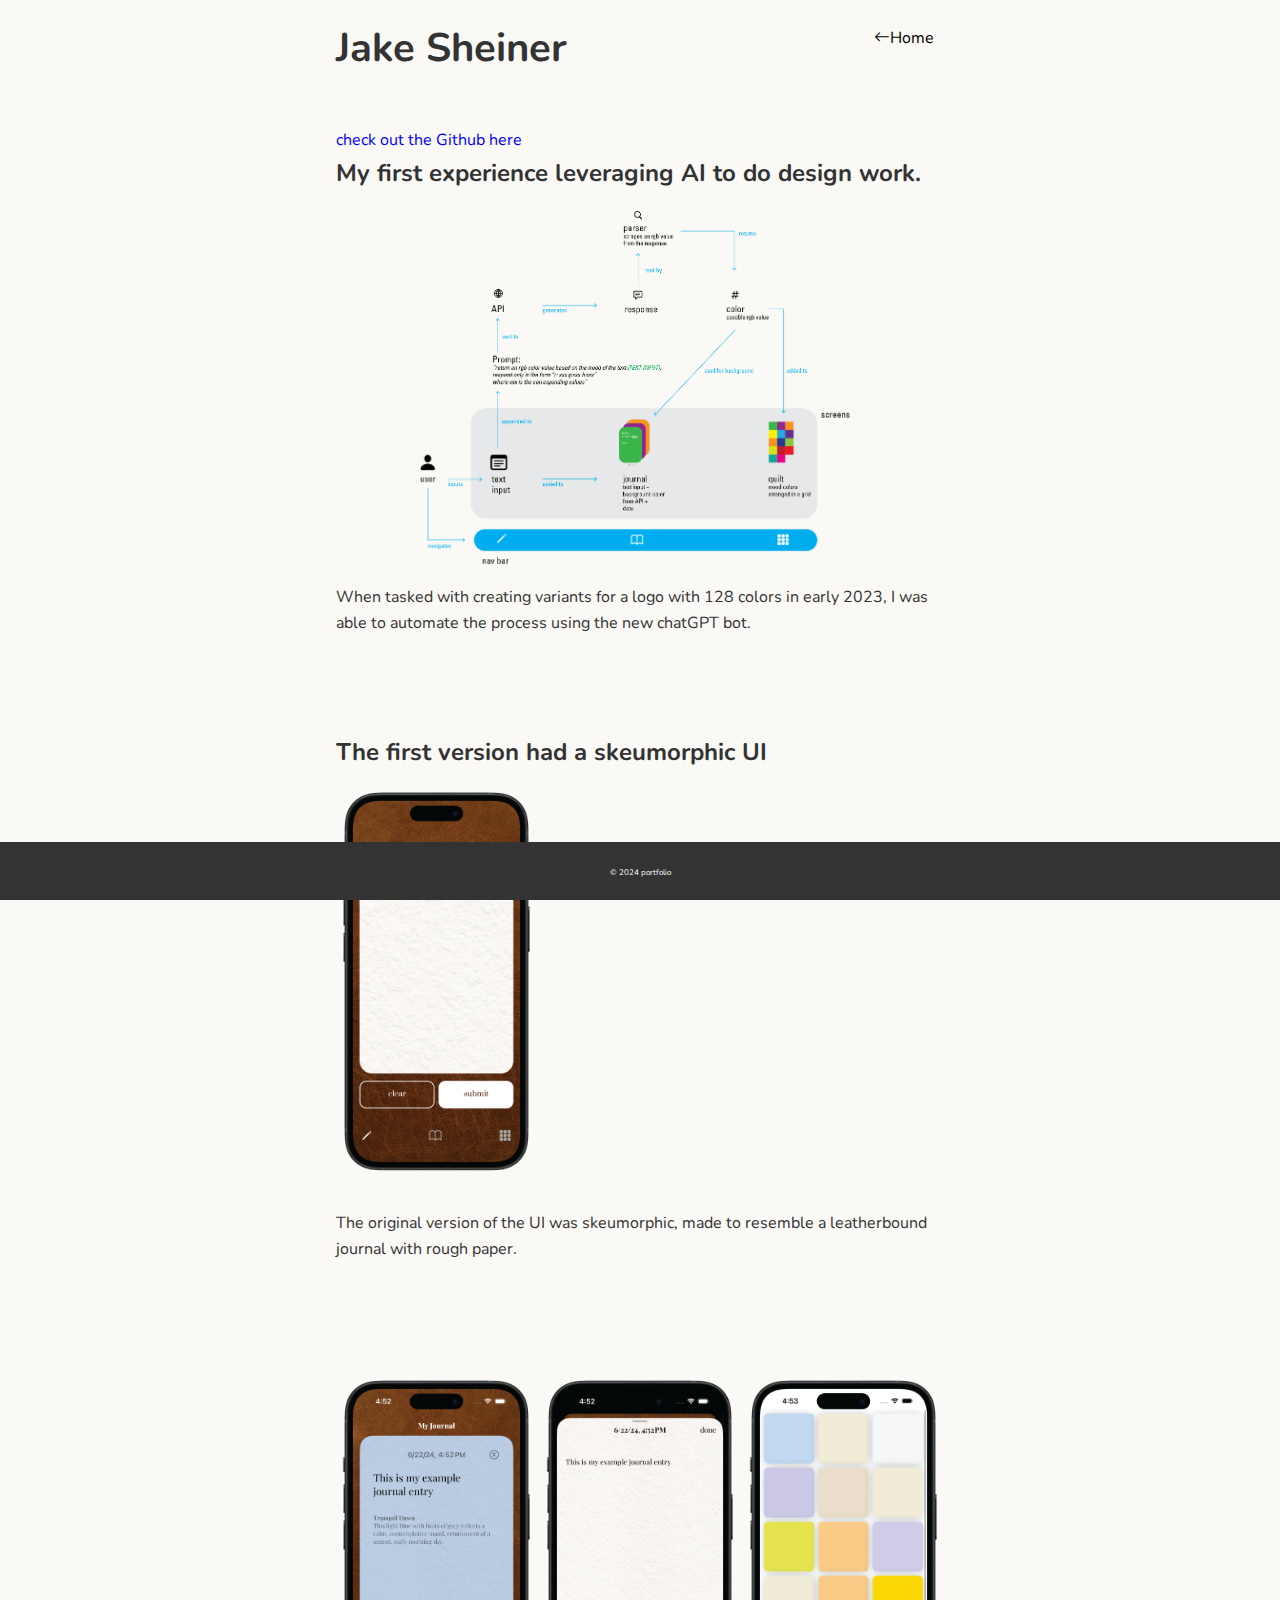
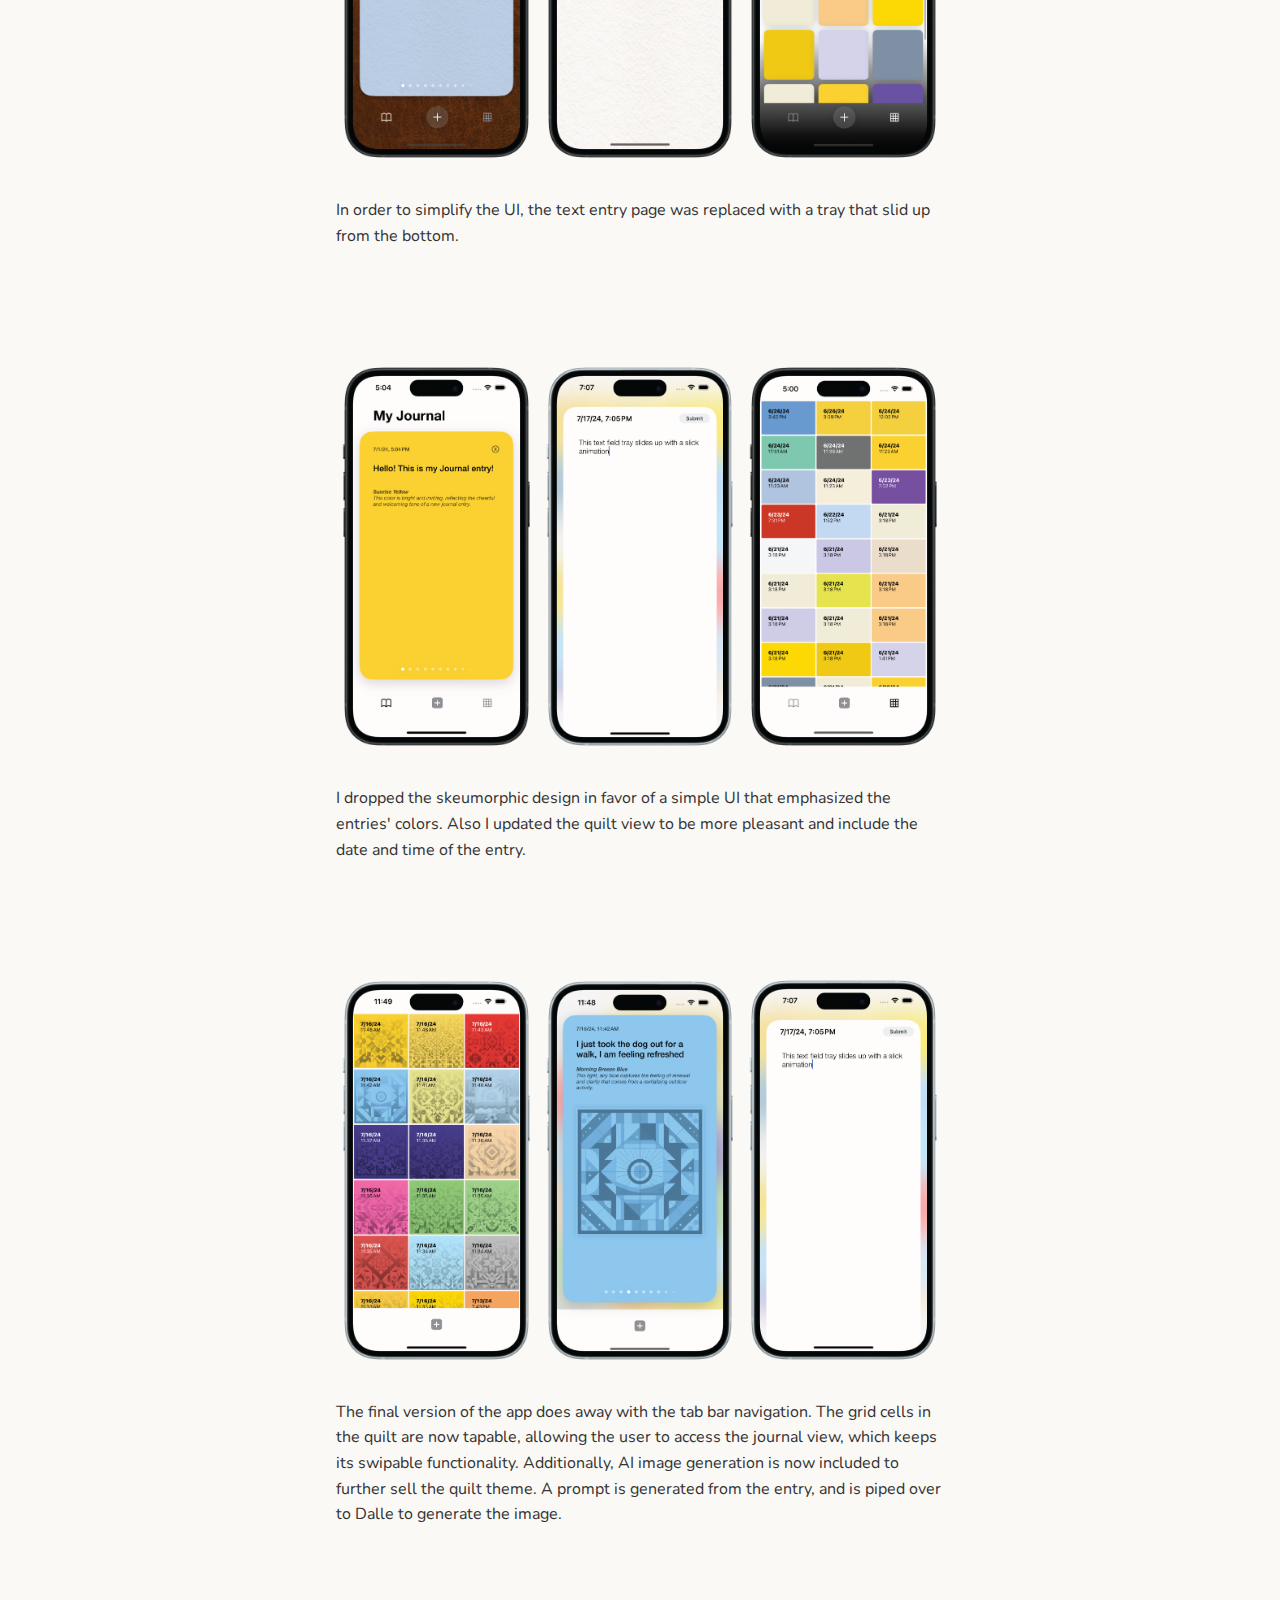
==== ai-logo.html @ 6f994578 "added artwork and detail pages" ====
<!DOCTYPE html>
<html lang="en">
<head>
    <link rel="stylesheet" href="https://cdn.jsdelivr.net/npm/bootstrap-icons@1.11.3/font/bootstrap-icons.min.css">
    <meta charset="UTF-8">
    <meta name="viewport" content="width=device-width, initial-scale=1.0">
    <title>Jake Sheiner</title>
    <link rel="preconnect" href="https://fonts.googleapis.com">
<link rel="preconnect" href="https://fonts.gstatic.com" crossorigin>
<link href="https://fonts.googleapis.com/css2?family=Nunito:ital,wght@0,200..1000;1,200..1000&display=swap" rel="stylesheet">

    <link rel="stylesheet" href="styles.css">
   
</head>
<body>
    <header>
        <div class="header-container">
            <h1>Jake Sheiner</h1>
            <nav>
                <ul>
                    <a href="index.html" class="bi bi-arrow-left">Home</a>
                   
                </ul>
            </nav>
        </div>
    </header>
   
    <main>
        
        <section>
            <a href="https://github.com/jakesheiner/myQuilt">check out the Github here</a>
            <h2>My first experience leveraging AI to do design work.</h2>
            <img src="images/Journal-App-Map.png" alt="myQuilt's initial diagram">
            <p>
                When tasked with creating variants for a logo with 128 colors in early 2023, I was able to automate the process using the new chatGPT bot.
            </p>
    </section>
    <section>
        <h2>The first version had a skeumorphic UI</h2>
        <div class="ui-pictures">
            <img src="images/first_entry.png" alt="the quilt view">
           
        </div>
        <p>
            The original version of the UI was skeumorphic, made to resemble a leatherbound journal with rough paper.
        </p>
    </section>

    <section>
    <div class="ui-pictures">
        
        <img src="images/paper_journal.png" alt="the quilt view">
        <img src="images/paper_entry.png" alt="the quilt view">
        <img src="images/original_grid.png" alt="the quilt view">
        
    </div>
    <p>
       In order to simplify the UI, the text entry page was replaced with a tray that slid up from the bottom.
    </p>
</section>
<section>
    <div class="ui-pictures">
        
            <img src="images/journal_tabs.png" alt="the quilt view">
            <img src="images/text_entry.png" alt="the quilt view">
            <img src="images/rectangle_grid.png" alt="the quilt view">
            
        </div>
        <p>
            I dropped the skeumorphic design in favor of a simple UI that emphasized the entries' colors. Also I updated the quilt view to be more pleasant and include the date and time of the entry.
          </p>
       
        
       
        
    </div>
    
    </section>
    <section>
    <div class="ui-pictures">
        <img src="images/quilt_view.png" alt="the quilt view">
        <img src="images/journal_view.png" alt="the quilt view">
        <img src="images/text_entry.png" alt="the quilt view">
        
    </div>
    <p>
The final version of the app does away with the tab bar navigation. The grid cells in the quilt are now tapable, allowing the user to access the journal view, which keeps its swipable functionality. Additionally, AI image generation is now included to further sell the quilt theme. A prompt is generated from the entry, and is piped over to Dalle to generate the image.    
</p>
</section>
</section>
    </main>

    <footer>
        <l>&copy; 2024 portfolio</l>
    </footer>
</body>
</html>
---- styles.css ----
/* Basic Reset */
* {
    margin: 0;
    padding: 0;
    box-sizing: border-box;
}

/* Body Styles */
body {
    background-color: #FAF9F6;
    font-family: 'Nunito', Arial, sans-serif;
    line-height: 1.6;
    margin: 0;
    padding: 0;
   
}

.header-container {
    display: flex;
    justify-content: space-between;
    align-items: left;
   width: 100%;
   
   
    
}
.ui-pictures{
    padding-top: 10pt;
    display: flex;
    justify-content: space-between;
    margin-bottom: 2rem;
    
}

.case_study_content{
    padding-top: 10pt;
    display: flex;
    justify-content: space-between;
    margin-bottom: 2rem;
    
}

.image_caption{
    max-width:33%;
    object-fit:contain;
    padding: 1rem;
}

.image_caption p{
    padding: auto;
}

.drumwave{
    margin: auto;
    width:80%;
    margin-left:0;
}
.ui-pictures img{
    max-width:33%;
    object-fit:contain;
}
/* Header Styles */
header {
    width:50%;
    
    color: #333;
    padding: 1rem;
    display: flex;
    
   justify-content: space-between;
    text-align: left;
    margin-left: auto;
    margin-right: auto;

}
p{
    font-size:1rem;
    margin-bottom: 2rem;
}
l{
    font-size:0.5rem;
}

#hero p {
   font-size:1.5rem;
   line-height: 2rem;

}
nav ul {
    list-style: none;
    padding: 0;
}

nav ul li {
    display: inline;
    margin: 0 0.5rem;
}

nav ul li a {
    color: #333;
    text-decoration: none;
}

/* Main Content Styles */
main {
   padding: 1rem 0;
   
    
}

section {
    padding:1rem;
    color:#333;
    margin-bottom: 2rem;
    margin-left: auto;
    margin-right: auto;
    
}
h1{
    font-size:2.5rem;
   
}
main h1{
    color:#333;
    padding:1rem;
}
main{
    margin-left: auto;
    margin-right: auto;
    width: 50%;
}
#hero {

   color:#333;
    
    align-items: flex-start;
    justify-content: space-between;
    gap: 1rem;
    border-bottom: 0.5px solid #bbb;
    padding-bottom: 0;
}

#case-link{
    border-radius: 20px;
    
}
a{
    text-decoration: none;
    color: none;
}
#case-link:hover{
    background-color: rgb(238, 236, 236);
}
/* Footer Styles */
footer {
    background: #333;
    color: #fff;
    text-align: center;
    padding: 1rem 0;
    position: fixed;
    bottom: 0;
    width: 100%;
}

img {

    max-width: 100%; /* Ensures the image is responsive */
    height: auto; /* Maintains the aspect ratio */
    display: block;
   
}


@media only screen and (max-width: 800px) {
    main{
        width: 80%;
    }

    header{
        width: 80%;
    }
    
}

@media only screen and (min-width: 800px) {
    #hero{
        display: flex;
    }
    
}

.bi  {
    display: inline-block;
    padding: 10px;
    
    border: none;
    border-radius: 24px;
    cursor: pointer;
    text-decoration: none;
    color: black;
    font-size: 16px;
}

.about img{
    border-radius: 50%;
    height: 20rem;
    margin-left: auto;
    margin-right: auto;
    margin-bottom: 2rem;
}
.bi:hover {
    background-color: #e0e0e0;
}
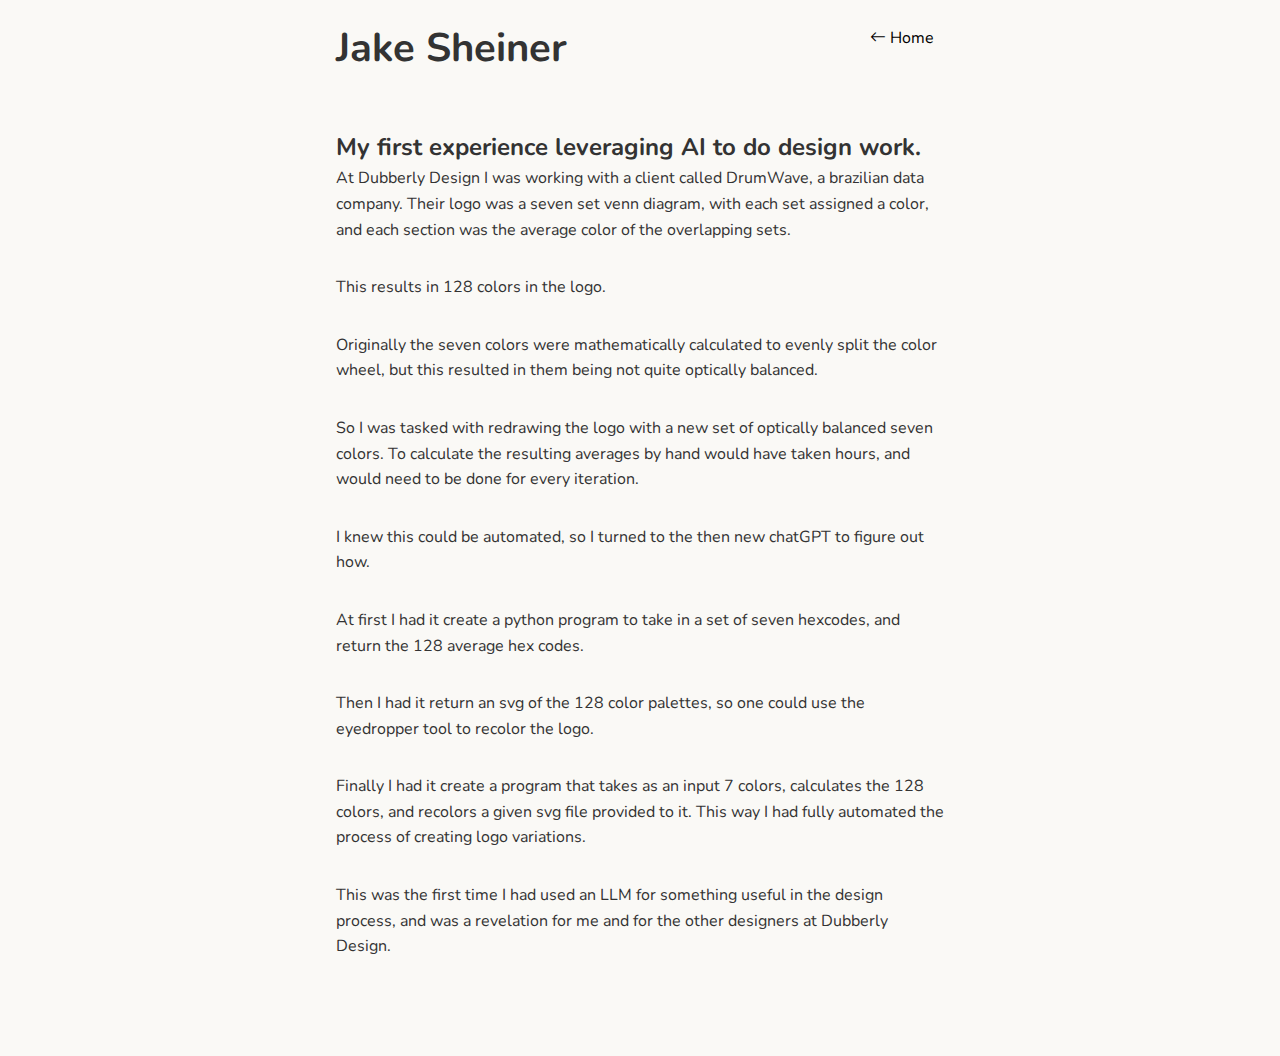
==== commit f2f40d54: "added about, detail sections and animations" ====
--- a/ai-logo.html
+++ b/ai-logo.html
@@ -18,7 +18,7 @@
             <h1>Jake Sheiner</h1>
             <nav>
                 <ul>
-                    <a href="index.html" class="bi bi-arrow-left">Home</a>
+                    <a href="index.html" class="bi bi-arrow-left"> Home</a>
                    
                 </ul>
             </nav>
@@ -28,70 +28,45 @@
     <main>
         
         <section>
-            <a href="https://github.com/jakesheiner/myQuilt">check out the Github here</a>
+            
             <h2>My first experience leveraging AI to do design work.</h2>
-            <img src="images/Journal-App-Map.png" alt="myQuilt's initial diagram">
+            
             <p>
-                When tasked with creating variants for a logo with 128 colors in early 2023, I was able to automate the process using the new chatGPT bot.
+                At Dubberly Design I was working with a client called DrumWave, a brazilian data company. Their logo was a seven set venn diagram, with each set assigned a color, and each section was the average color of the overlapping sets. 
+            </p>
+            <p>
+                This results in 128 colors in the logo.
+
+            </p>
+            <p>
+                Originally the seven colors were mathematically calculated to evenly split the color wheel, but this resulted in them being not quite optically balanced.
+            </p>
+
+            <p>
+                So I was tasked with redrawing the logo with a  new set of optically balanced seven colors. To calculate the resulting averages by hand would have taken hours, and would need to be done for every iteration.
+            </p>
+            <p>
+                I knew this could be automated, so I turned to the then new chatGPT to figure out how. 
+            </p>
+            <p>
+                At first I had it create a python program to take in a set of seven hexcodes, and return the 128 average hex codes.
+
+            </p>
+            <p>
+                Then I had it return an svg of the 128 color palettes, so one could use the eyedropper tool to recolor the logo.
+            </p>
+            <p>
+                Finally I had it create a program that takes as an input 7 colors, calculates the 128 colors, and recolors a given svg file provided to it. This way I had fully automated the process of creating logo variations.
+
+            </p>
+            <p>
+                This was the first time I had used an LLM for something useful in the design process, and was a revelation for me and for the other designers at Dubberly Design.
+
             </p>
     </section>
-    <section>
-        <h2>The first version had a skeumorphic UI</h2>
-        <div class="ui-pictures">
-            <img src="images/first_entry.png" alt="the quilt view">
-           
-        </div>
-        <p>
-            The original version of the UI was skeumorphic, made to resemble a leatherbound journal with rough paper.
-        </p>
-    </section>
-
-    <section>
-    <div class="ui-pictures">
-        
-        <img src="images/paper_journal.png" alt="the quilt view">
-        <img src="images/paper_entry.png" alt="the quilt view">
-        <img src="images/original_grid.png" alt="the quilt view">
-        
-    </div>
-    <p>
-       In order to simplify the UI, the text entry page was replaced with a tray that slid up from the bottom.
-    </p>
-</section>
-<section>
-    <div class="ui-pictures">
-        
-            <img src="images/journal_tabs.png" alt="the quilt view">
-            <img src="images/text_entry.png" alt="the quilt view">
-            <img src="images/rectangle_grid.png" alt="the quilt view">
-            
-        </div>
-        <p>
-            I dropped the skeumorphic design in favor of a simple UI that emphasized the entries' colors. Also I updated the quilt view to be more pleasant and include the date and time of the entry.
-          </p>
-       
-        
-       
-        
-    </div>
-    
-    </section>
-    <section>
-    <div class="ui-pictures">
-        <img src="images/quilt_view.png" alt="the quilt view">
-        <img src="images/journal_view.png" alt="the quilt view">
-        <img src="images/text_entry.png" alt="the quilt view">
-        
-    </div>
-    <p>
-The final version of the app does away with the tab bar navigation. The grid cells in the quilt are now tapable, allowing the user to access the journal view, which keeps its swipable functionality. Additionally, AI image generation is now included to further sell the quilt theme. A prompt is generated from the entry, and is piped over to Dalle to generate the image.    
-</p>
-</section>
-</section>
+   
     </main>
 
-    <footer>
-        <l>&copy; 2024 portfolio</l>
-    </footer>
+    
 </body>
 </html>
--- a/styles.css
+++ b/styles.css
@@ -53,9 +53,14 @@
 .drumwave{
     margin: auto;
     width:80%;
-    margin-left:0;
+   
 }
 .ui-pictures img{
+    max-width:33%;
+    object-fit:contain;
+}
+
+.ui-pictures video{
     max-width:33%;
     object-fit:contain;
 }
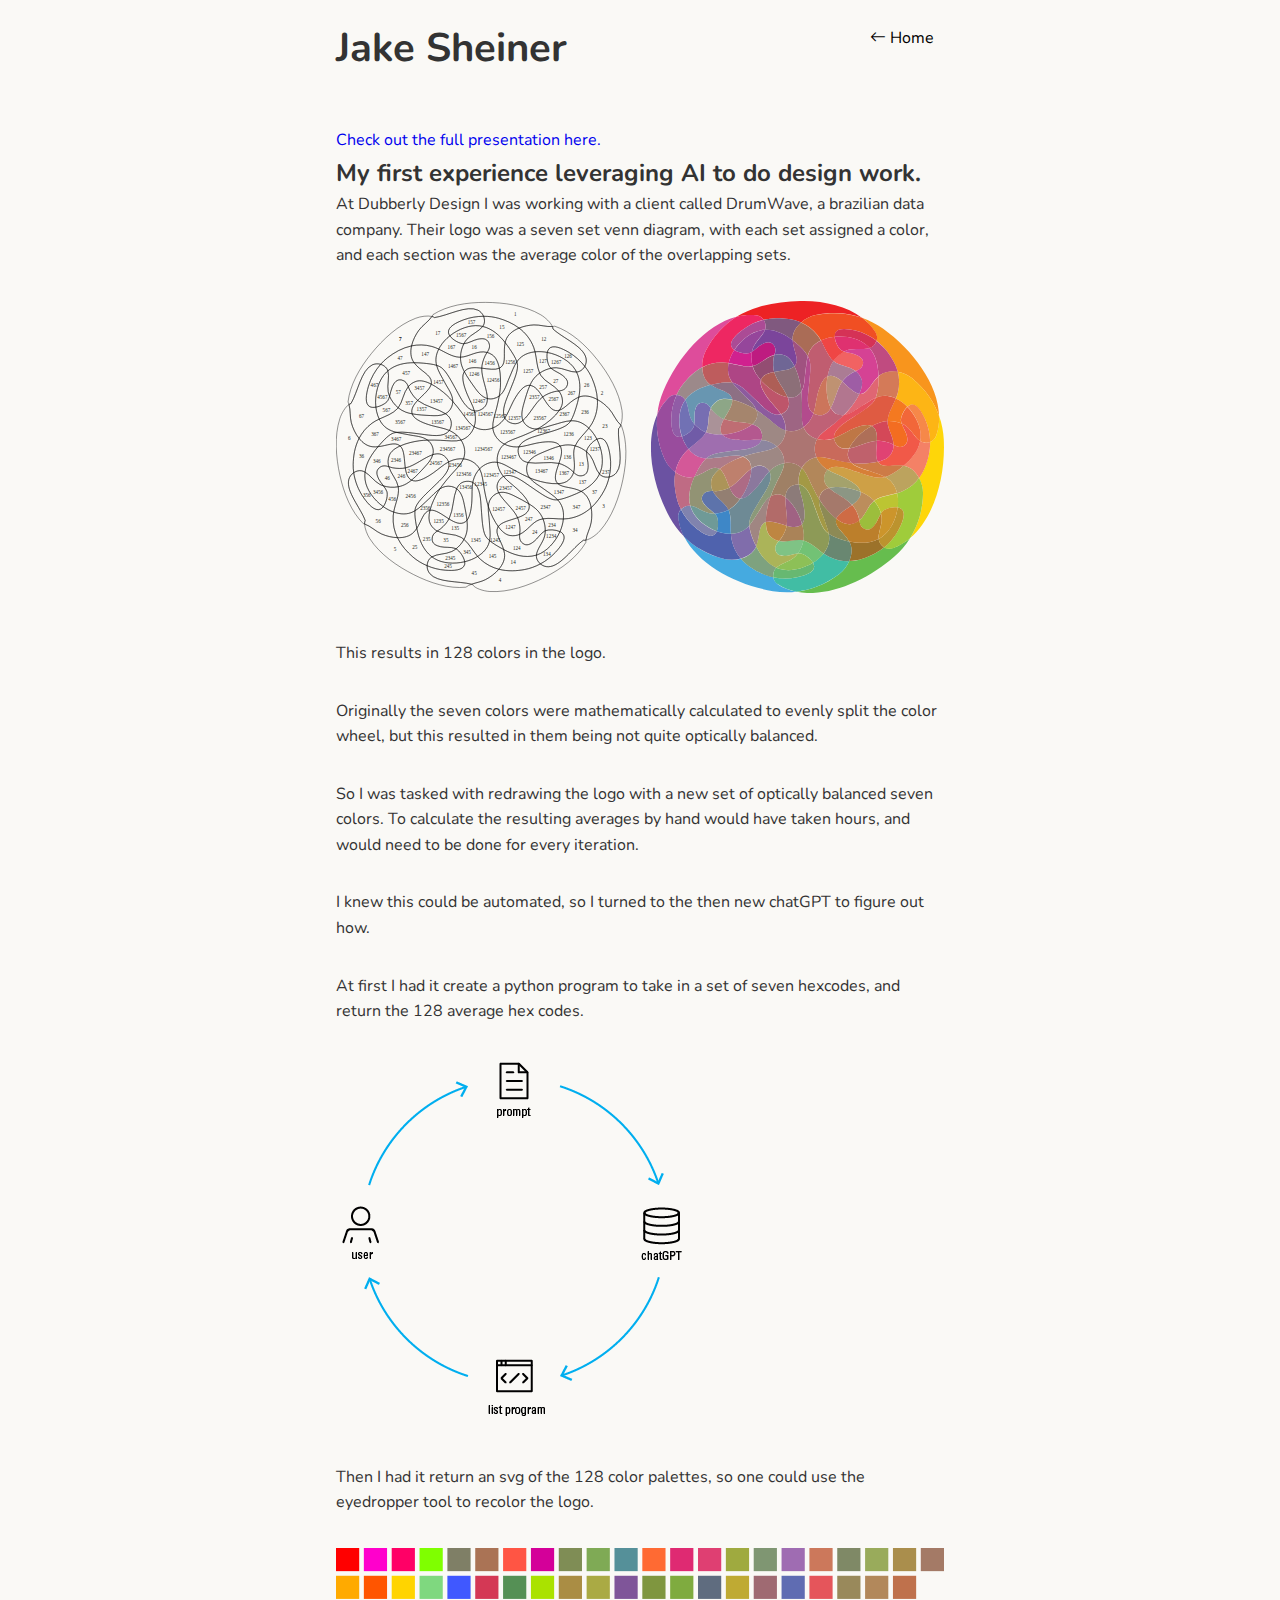
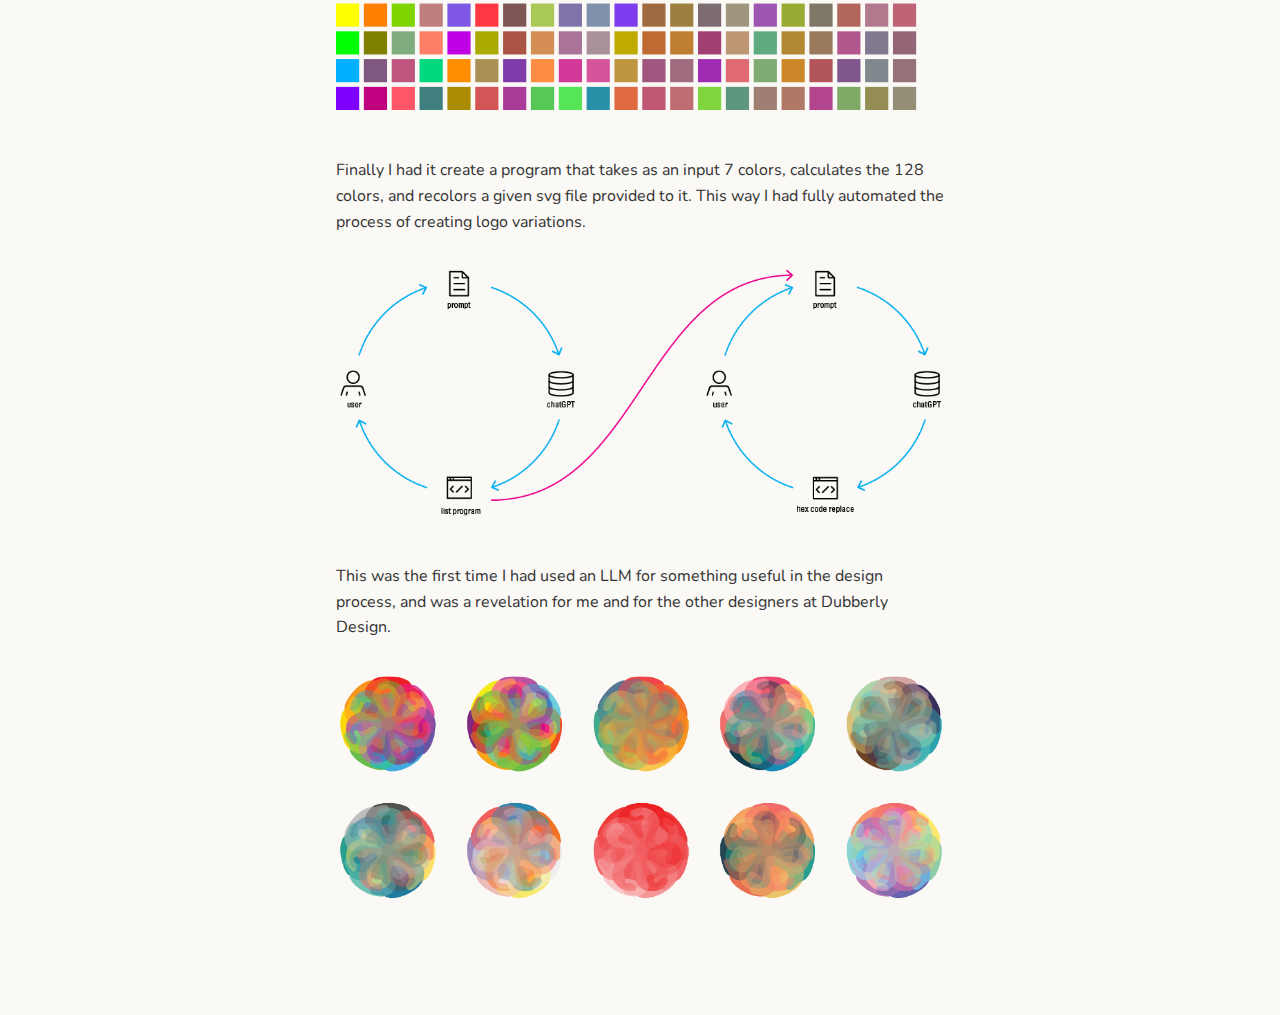
==== commit 1d79c78a: "updated detail page for drumwave logo" ====
--- a/ai-logo.html
+++ b/ai-logo.html
@@ -25,15 +25,16 @@
         </div>
     </header>
    
-    <main>
+    <main class="ai-logo">
         
         <section>
-            
+            <a href="https://staging.dubberly.com/jake/230822-Programming_with_ChatGPT/programming%20with%20chatGPT.pdf"> Check out the full presentation here.</a>
+
             <h2>My first experience leveraging AI to do design work.</h2>
-            
             <p>
                 At Dubberly Design I was working with a client called DrumWave, a brazilian data company. Their logo was a seven set venn diagram, with each set assigned a color, and each section was the average color of the overlapping sets. 
             </p>
+            <img src="images/drumwave_logo.svg">
             <p>
                 This results in 128 colors in the logo.
 
@@ -52,17 +53,22 @@
                 At first I had it create a python program to take in a set of seven hexcodes, and return the 128 average hex codes.
 
             </p>
+            <img src="images/thread1.png">
+
             <p>
                 Then I had it return an svg of the 128 color palettes, so one could use the eyedropper tool to recolor the logo.
             </p>
+            <img src="images/color_palette.svg">
             <p>
                 Finally I had it create a program that takes as an input 7 colors, calculates the 128 colors, and recolors a given svg file provided to it. This way I had fully automated the process of creating logo variations.
 
             </p>
+            <img src="images/automated.png">
             <p>
                 This was the first time I had used an LLM for something useful in the design process, and was a revelation for me and for the other designers at Dubberly Design.
 
             </p>
+            <img src="images/drumwave_logos2.png">
     </section>
    
     </main>
--- a/styles.css
+++ b/styles.css
@@ -175,6 +175,10 @@
    
 }
 
+.ai-logo img {
+    margin-bottom: 3rem;
+}
+
 
 @media only screen and (max-width: 800px) {
     main{
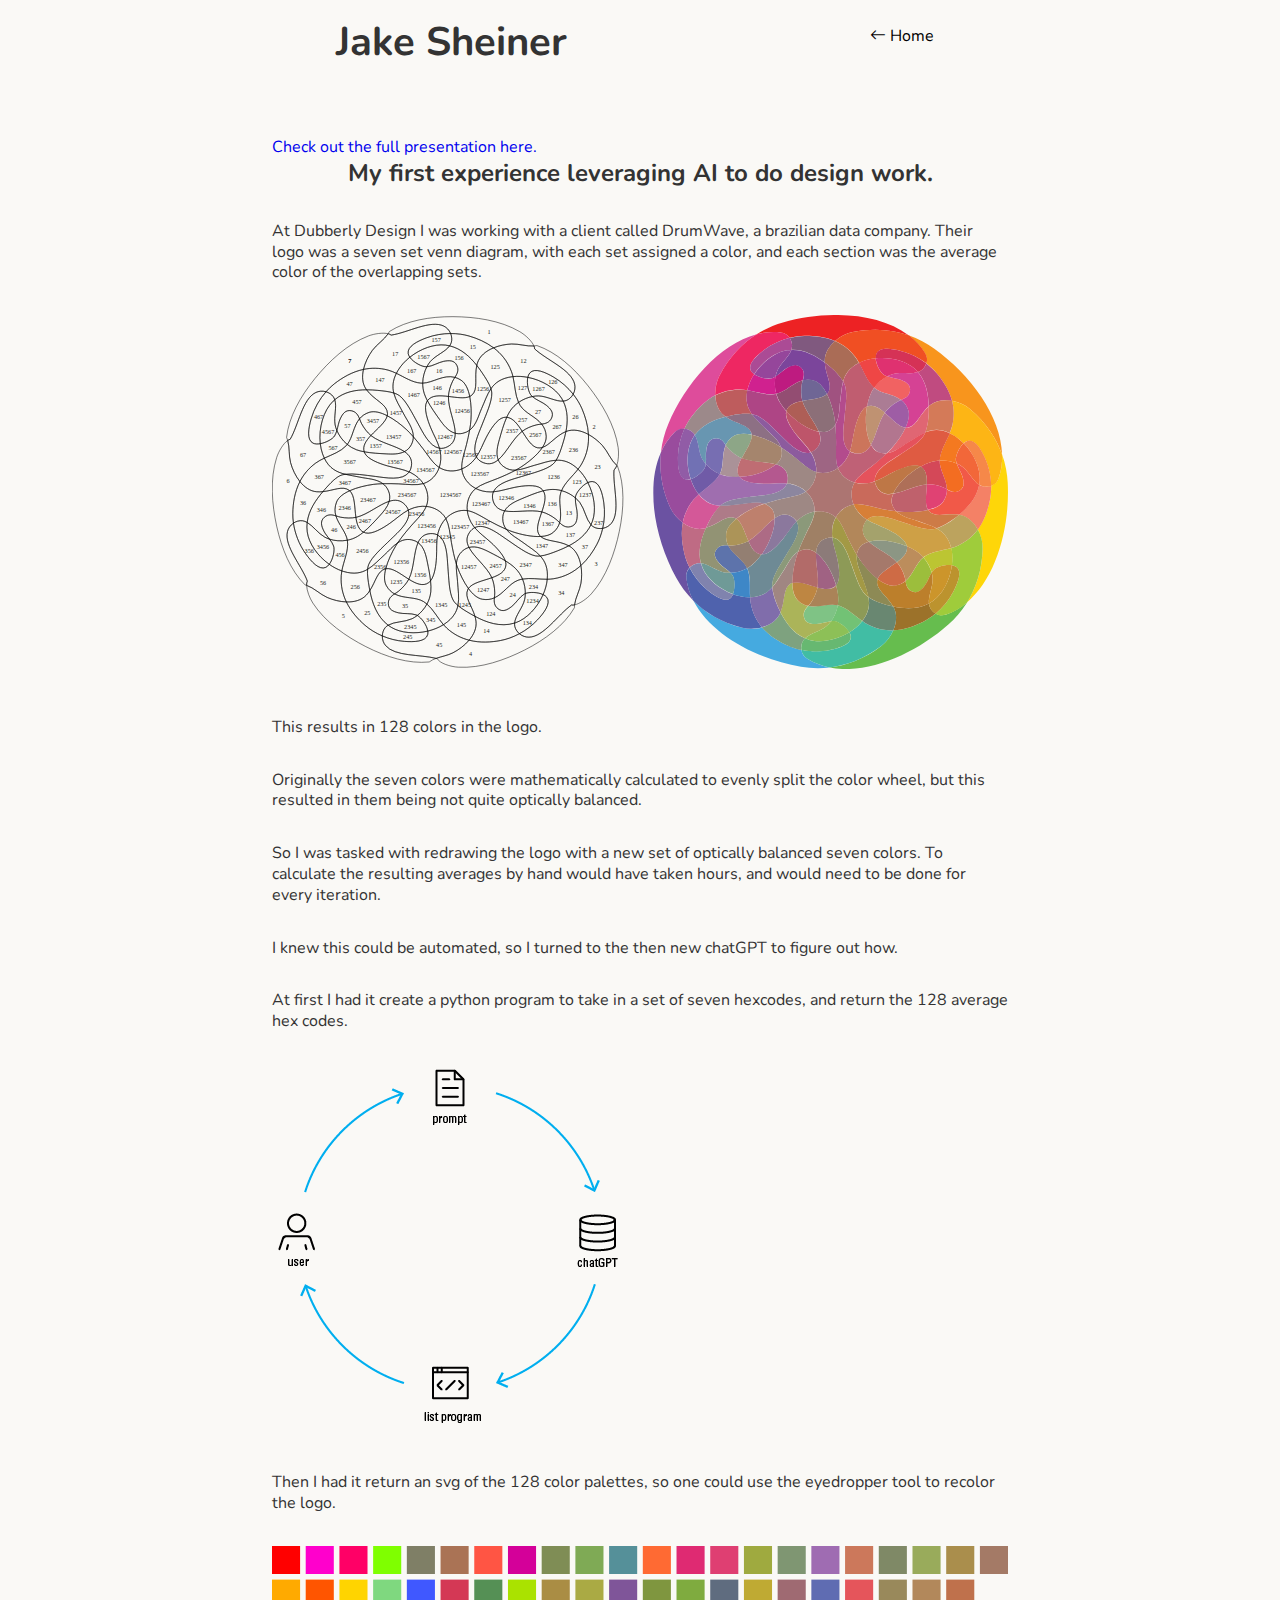
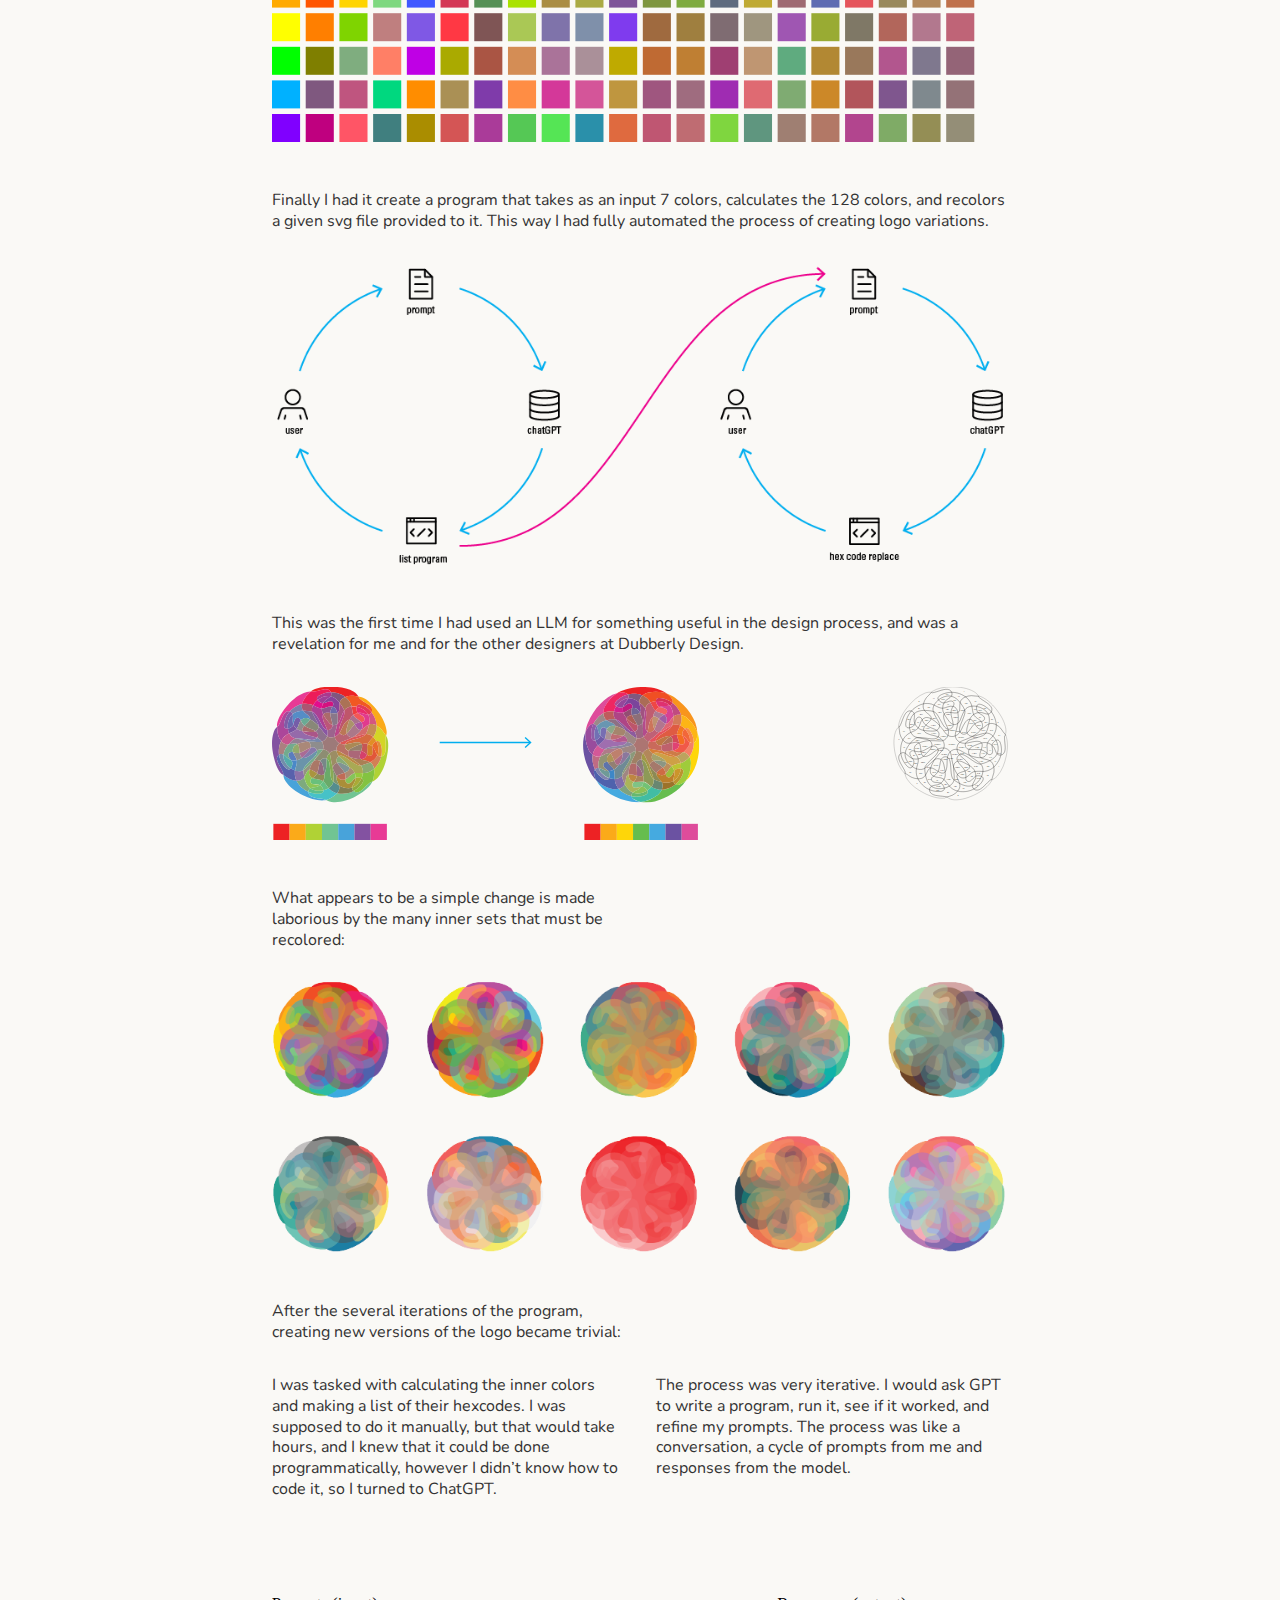
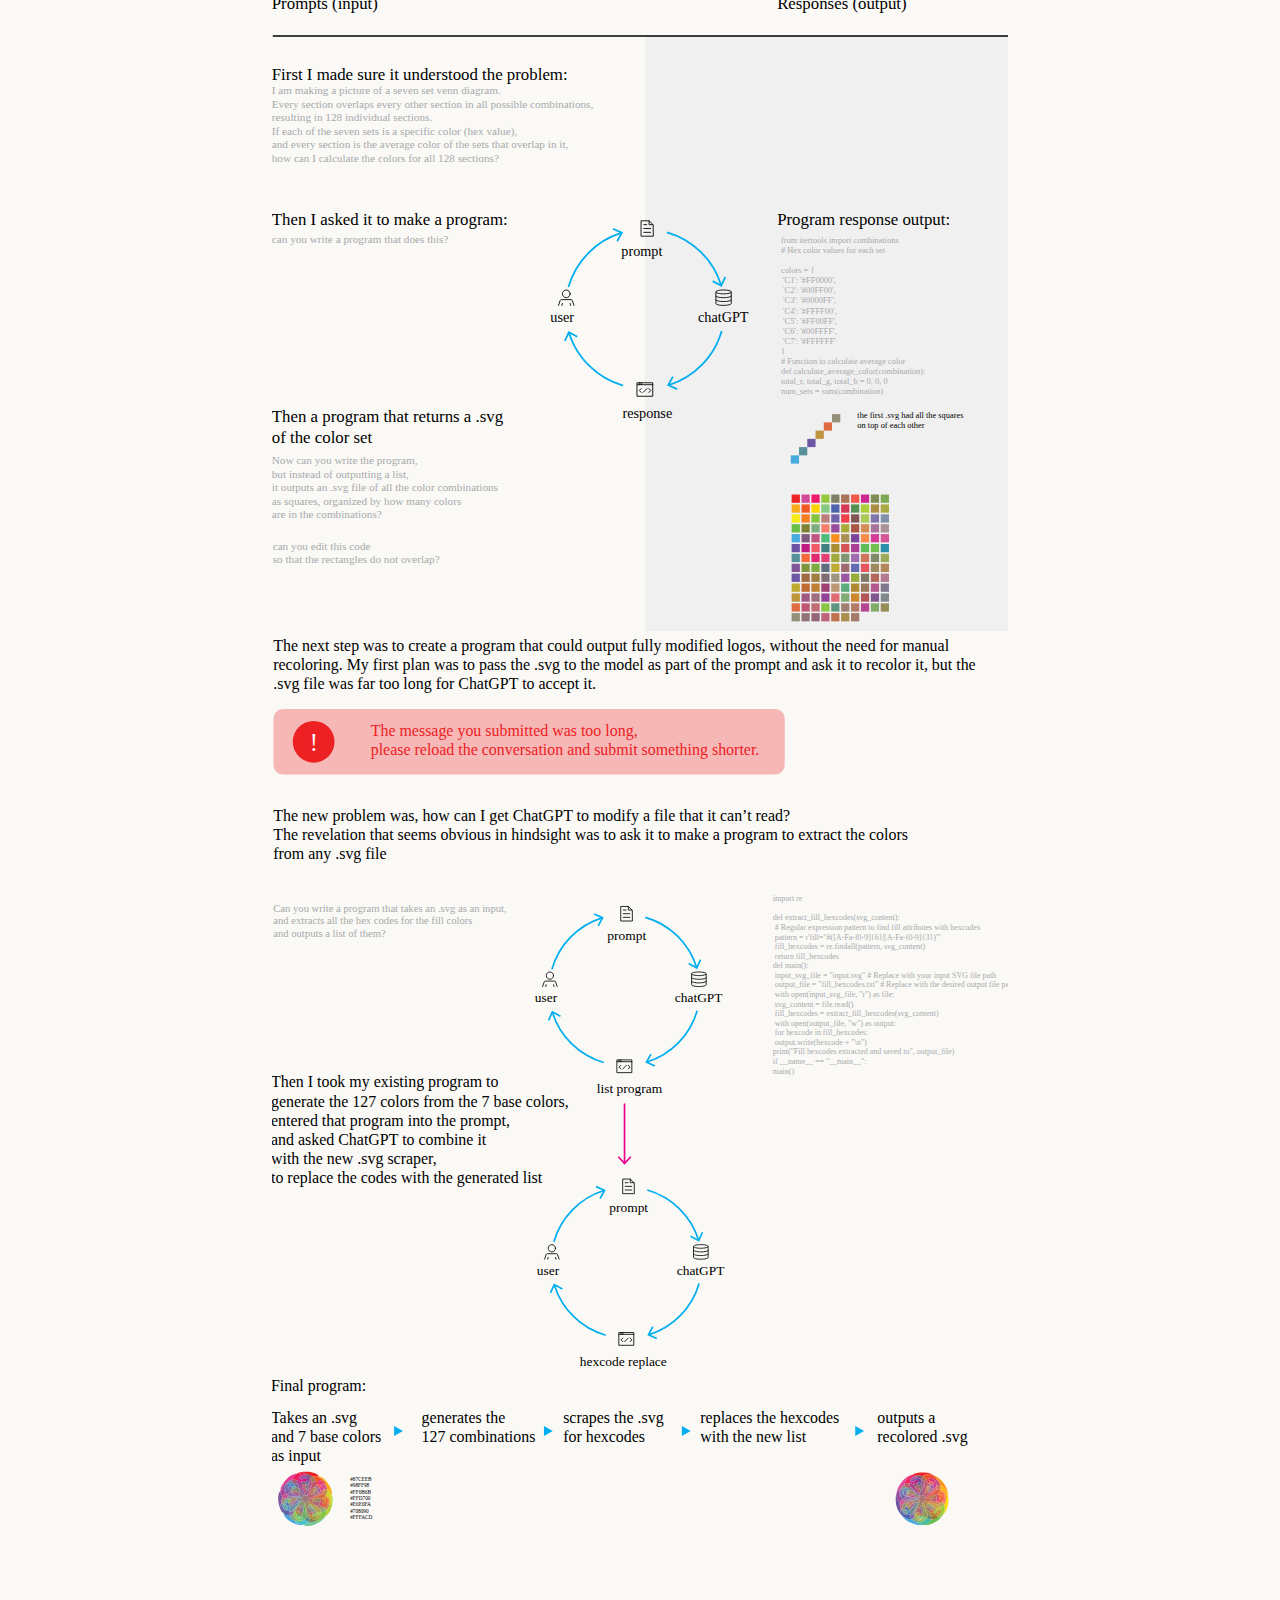
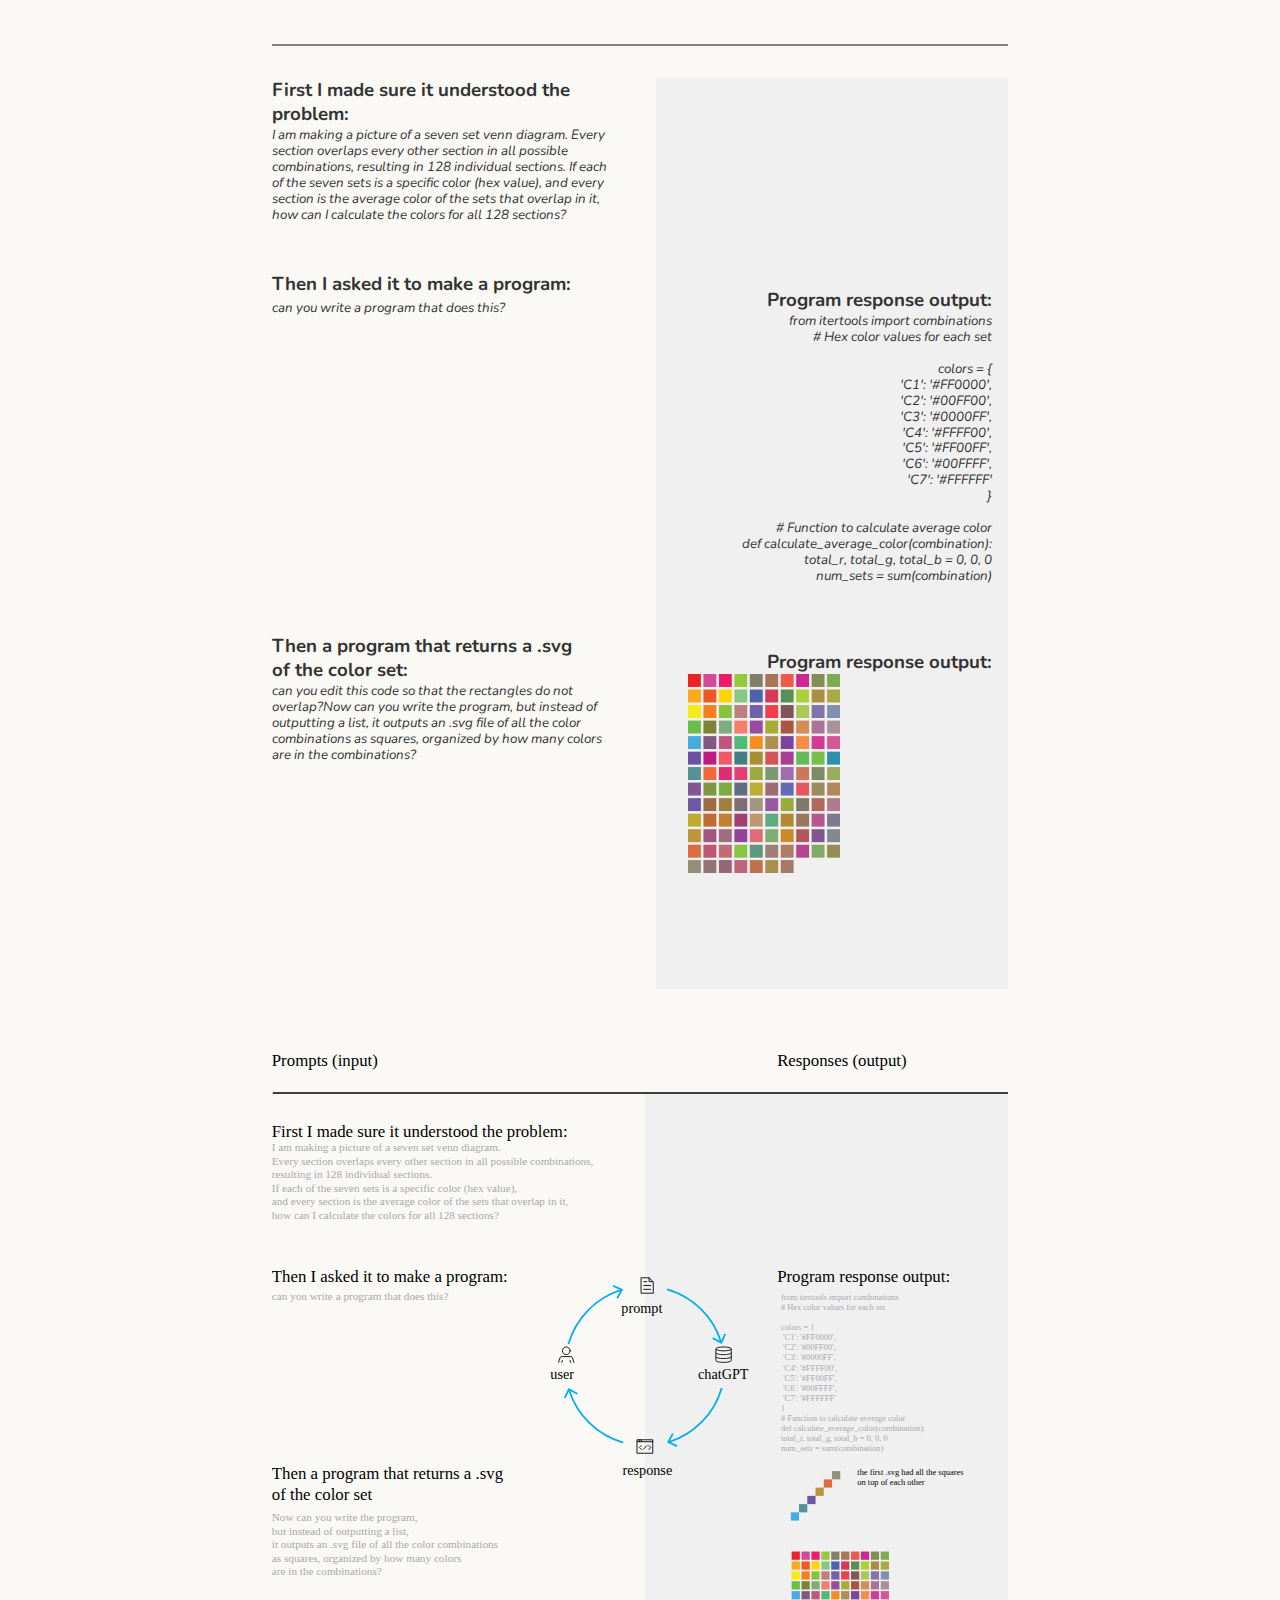
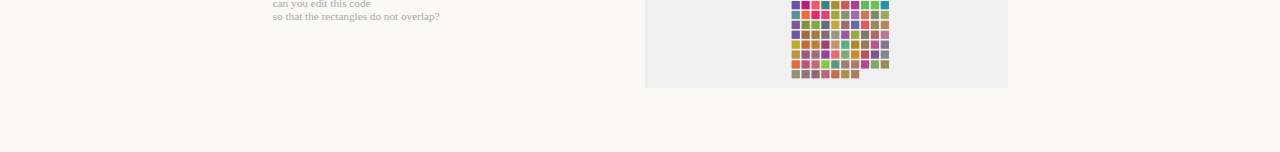
==== commit a6f26f43: "new files added" ====
--- a/ai-logo.html
+++ b/ai-logo.html
@@ -25,7 +25,7 @@
         </div>
     </header>
    
-    <main class="ai-logo">
+    <main class="details">
         
         <section>
             <a href="https://staging.dubberly.com/jake/230822-Programming_with_ChatGPT/programming%20with%20chatGPT.pdf"> Check out the full presentation here.</a>
@@ -68,9 +68,119 @@
                 This was the first time I had used an LLM for something useful in the design process, and was a revelation for me and for the other designers at Dubberly Design.
 
             </p>
-            <img src="images/drumwave_logos2.png">
+            <img src="images/ai_logo_shift.svg">
+            <div class = "row">
+                <div class = "column">
+                    <p>
+                        What appears to be a simple change is made laborious by the many inner sets that must be recolored:                    </p>
+                </div>
+                <div class = "column">
+                    </div>
+            </div>
+            <img src="images/drumwave_logo2.svg">
+            <div class = "row">
+                <div class = "column">
+                    <p>
+                        After the several iterations of the program, creating new versions of the logo became trivial:                </div>
+                <div class = "column">
+                    </div>
+            </div>
+            <div class = "row">
+                <div class = "column">
+                    <p>
+                        I was tasked with calculating the inner colors and making a list of their hexcodes. I was supposed to do it manually, but that would take hours, and I knew that it could be done programmatically, however I didn’t know how to code it, so I turned to ChatGPT.
+                    </p>
+                </div>
+                <div class = "column">
+                    <p>
+                        The process was very iterative. I would ask GPT to write a program, run it, see if it worked, and refine my prompts. The process was like a conversation, a cycle of prompts from me and responses from the model.                    </p>
+                </div>
+            </div>
+            
     </section>
-   
+    <section class="table" >
+        <img src="images/ai_logo_table1.svg" >
+        <img src="images/ai_logo_table2.svg" >
+       </section>
+   <section id="two-column">
+    <hr>
+              <div class="row">
+                <div class="column left ">
+                    <h3>First I made sure it understood the problem:</h3>
+                    <small>I am making a picture of a seven set venn diagram.
+                        Every section overlaps every other section in all possible combinations,
+                        resulting in 128 individual sections. 
+                        If each of the seven sets is a specific color (hex value), 
+                        and every section is the average color of the sets that overlap in it, 
+                        how can I calculate the colors for all 128 sections?
+                        <br>
+                        <br>
+                        <br>
+                        <br>
+                    </small>
+                 
+                </div>
+                <div class="column right gray">
+                    
+                    </div>
+              </div>
+              <div class="row">
+                <div class="column left">
+                    <h3>Then I asked it to make a program:</h3>
+                   <small>can you write a program that does this?</small> 
+                </div>
+                <div class="column right mid gray">
+                    <section>
+                    <h3>Program response output:</h3>
+                    <small >from itertools import combinations<br>
+                        # Hex color values for each set<br>
+                        <br>
+                        colors = {<br>
+                         'C1': '#FF0000',<br>
+                         'C2': '#00FF00',<br>
+                         'C3': '#0000FF',<br>
+                         'C4': '#FFFF00',<br>
+                         'C5': '#FF00FF',<br>
+                         'C6': '#00FFFF',<br>
+                         'C7': '#FFFFFF'<br>
+                        }<br>
+                        <br>
+                        # Function to calculate average color<br>
+                        def calculate_average_color(combination):<br>
+                        total_r, total_g, total_b = 0, 0, 0<br>
+                        num_sets = sum(combination)<br>
+                    </small>
+                </section>
+                    </div>
+                    
+              </div>
+
+              <div class="row">
+                <div class="column left">
+                    <h3>Then a program that returns a .svg <br>
+                        of the color set:</h3>
+                   <small>can you edit this code
+                    so that the rectangles do not overlap?Now can you write the program,
+                    but instead of outputting a list,
+                    it outputs an .svg file of all the color combinations
+                    as squares, organized by how many colors
+                    are in the combinations?</small> 
+                </div>
+                <div class="column right gray" >
+                    <section>
+                    <h3>Program response output:</h3>
+                    <img src="images/color_grid.svg" alt="color grid" width="50%" >
+                    <small>
+                    </small>
+                </section>
+                    </div>
+                    
+              </div>
+   </section>
+  
+   <section class="table">
+    <img src="images/ai_logo_table1.svg">
+   </section>
     </main>
 
     
--- a/styles.css
+++ b/styles.css
@@ -9,7 +9,7 @@
 body {
     background-color: #FAF9F6;
     font-family: 'Nunito', Arial, sans-serif;
-    line-height: 1.6;
+    line-height: 1.3;
     margin: 0;
     padding: 0;
    
@@ -24,13 +24,7 @@
    
     
 }
-.ui-pictures{
-    padding-top: 10pt;
-    display: flex;
-    justify-content: space-between;
-    margin-bottom: 2rem;
-    
-}
+
 
 .case_study_content{
     padding-top: 10pt;
@@ -79,13 +73,18 @@
 
 }
 p{
-    font-size:1rem;
-    margin-bottom: 2rem;
+    font-size:2rem;
+    margin-bottom: 2rem;
+    font-size: .8rem;
 }
 l{
     font-size:0.5rem;
 }
-
+small {
+     display: inline-block;
+font-style: italic;
+line-height: 1.2 !important;
+}
 #hero p {
    font-size:1.5rem;
    line-height: 2rem;
@@ -125,14 +124,19 @@
     font-size:2.5rem;
    
 }
+hr{
+    border: 1px solid rgb(128, 128, 128);
+    margin-bottom: 2rem;
+}
 main h1{
     color:#333;
     padding:1rem;
 }
 main{
+    
     margin-left: auto;
     margin-right: auto;
-    width: 50%;
+    width: 80%;
 }
 #hero {
 
@@ -175,11 +179,18 @@
    
 }
 
-.ai-logo img {
+.details img {
     margin-bottom: 3rem;
 }
-
-
+.details{
+    width:60%;
+}
+.details h2{
+    text-align: center;
+    margin-left:auto;
+    margin-right:auto;
+    margin-bottom:2rem;
+}
 @media only screen and (max-width: 800px) {
     main{
         width: 80%;
@@ -219,4 +230,199 @@
 }
 .bi:hover {
     background-color: #e0e0e0;
-}+}
+
+.row {
+    display: flex;
+    gap: 2rem
+    
+  }
+  
+   .slime .row{
+    padding: 2rem;
+  }
+
+  .slime img {
+    margin-bottom: 1rem;
+  }
+
+  .column {
+    flex: 1;
+    
+  }
+
+  .left{
+    padding-right: 1rem;
+  }
+  .right{
+    color: #949494;
+    padding-left: 1rem;
+    text-align: right;
+    
+  }
+.table{
+    margin-left:auto;
+    margin-right:auto;
+}
+.table img{
+    margin:auto;
+}
+  .gray {
+    background-color: #f1f0f0;
+  
+    
+    
+
+  }
+ 
+  
+  
+
+
+  .portfolio {
+    text-align: center;
+    max-width: 1200px;
+    margin: 0 auto;
+    
+    display: flex;
+    flex-direction: column;
+    gap: 20px;
+}
+
+.project {
+    
+    display: flex;
+  text-align: center;
+    flex-wrap: wrap;
+    text-decoration: none;
+    color: inherit;
+    max-width: 1200px;
+    border-radius: 8px;
+    overflow: hidden;
+    transition: transform 0.3s ease, box-shadow 0.3s ease;
+    align-items: center;
+    padding: 1rem;
+    
+}
+
+.project h2{
+    text-align: left;
+   
+    width: 100%;
+}
+.project-content {
+    text-align: left;
+    gap: 2rem;
+    display: flex;
+    flex-wrap: wrap;
+    margin-top: 2rem;
+}
+.project:hover {
+    transform: translateY(-5px);
+    box-shadow: 0 16px 30px rgba(0, 0, 0, 0.05);
+}
+
+.project-text {
+    flex: 1;
+    display: flex;
+    flex-direction: column;
+    
+   
+}
+
+.project-text h2 {
+    margin: 0;
+    font-size: 1.5rem;
+    color: #333;
+}
+p{
+    font-size:1rem;
+}
+.project-text p {
+    
+    font-size: .8rem;
+    color: #555;
+}
+
+.project-image {
+    
+    flex: 1;
+    display: flex;
+    align-items: flex-start;
+    justify-content: center;
+   
+
+padding-right: 2rem;
+    
+   
+   
+}
+
+.ui-pictures{
+    
+   
+    display: flex;
+    flex:1;
+    margin-bottom: 2rem;
+    align-items: flex-start;
+    
+    
+}
+
+em{
+font-weight: bold;
+font-style:normal;
+}
+
+picture_with_caption img{
+   
+    margin-bottom: 1rem;
+    width:60%;
+}
+
+
+
+section p {
+   
+    
+}
+
+#title p{
+    margin-bottom:0pt;
+}
+ul{
+    margin-bottom:2rem;
+    list-style-type: none;
+}
+
+@media (max-width: 768px) {
+    .project-content {
+        flex-direction: column;
+      
+    }
+
+    .project-text, .project-image {
+        flex: 1; /* Equal widths for stacked layout */
+        padding-left:0;
+    }
+
+    .project-image img {
+        width: 100%;
+    }
+
+    #two-column{
+        font-size:.5rem;
+
+    }
+   
+
+    section p {
+        width: 100%;
+       
+    }
+
+    .details{
+        width:100%;
+    }
+}
+
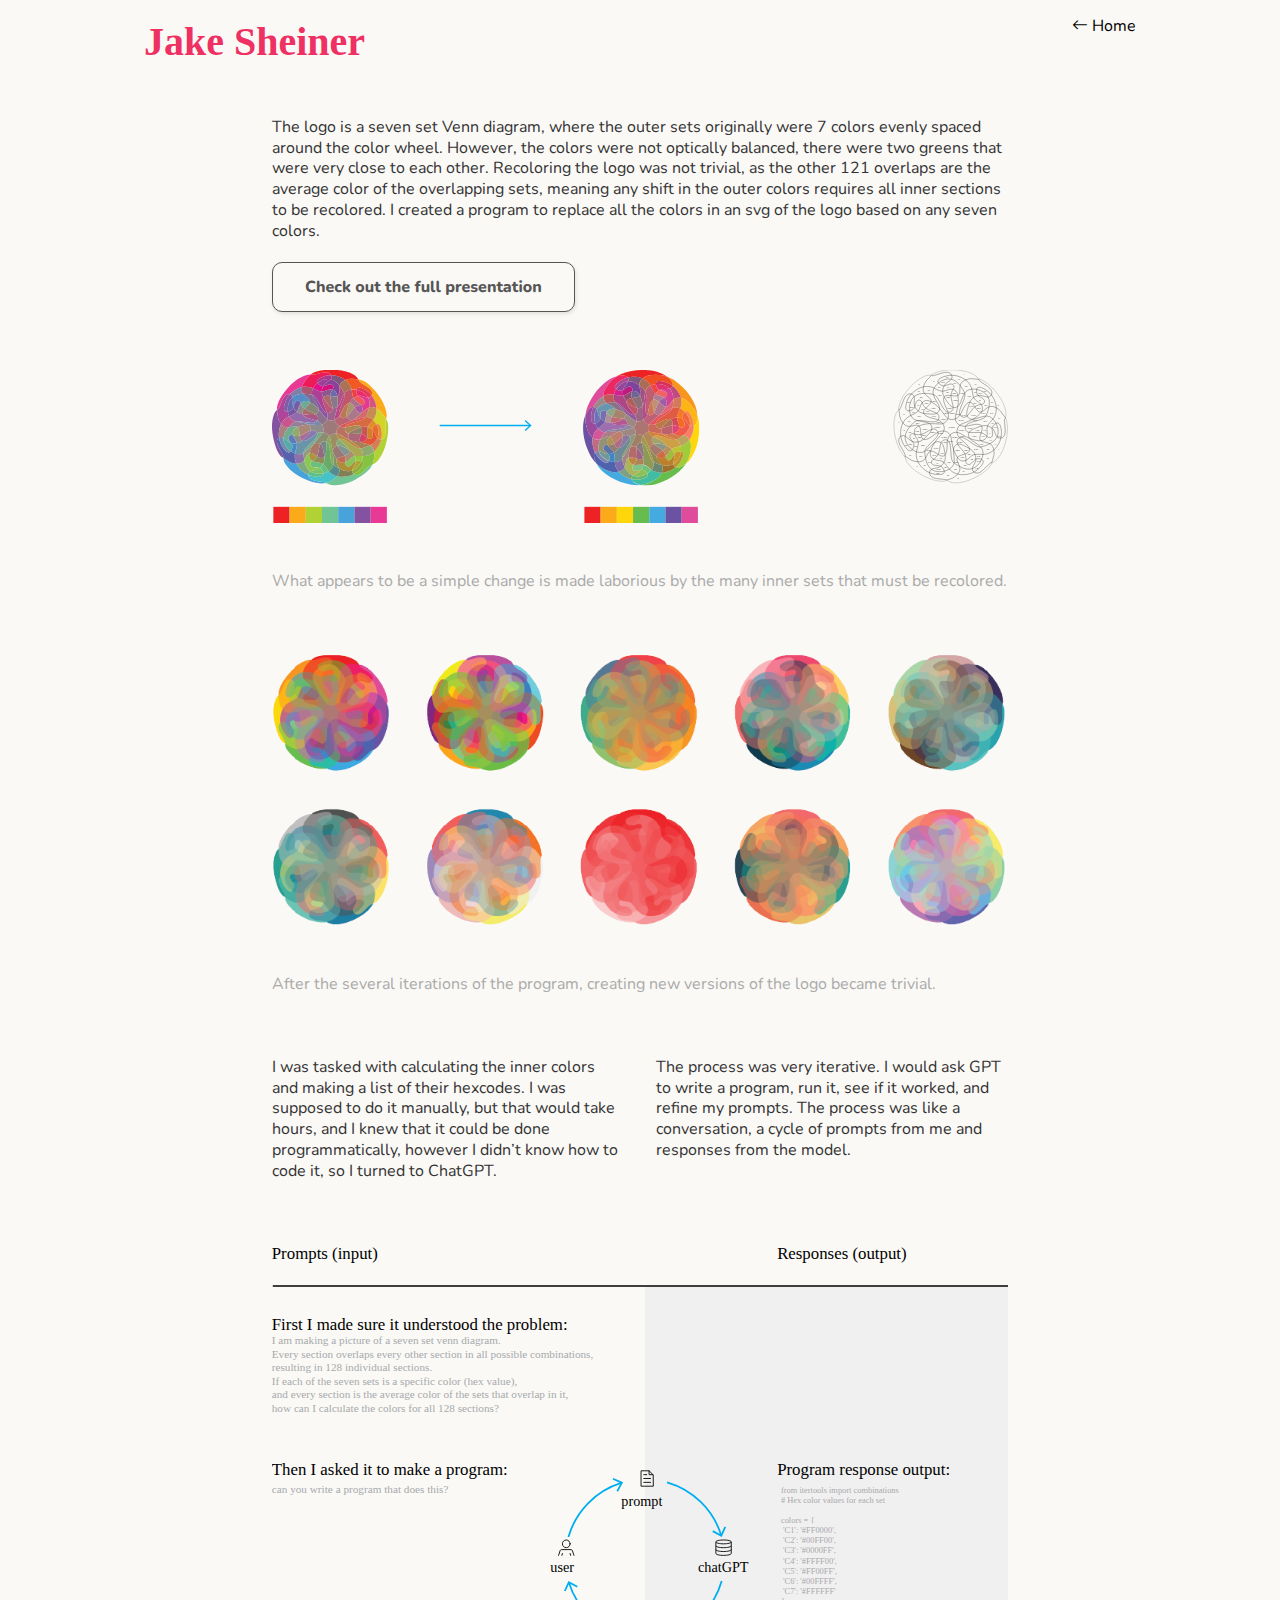
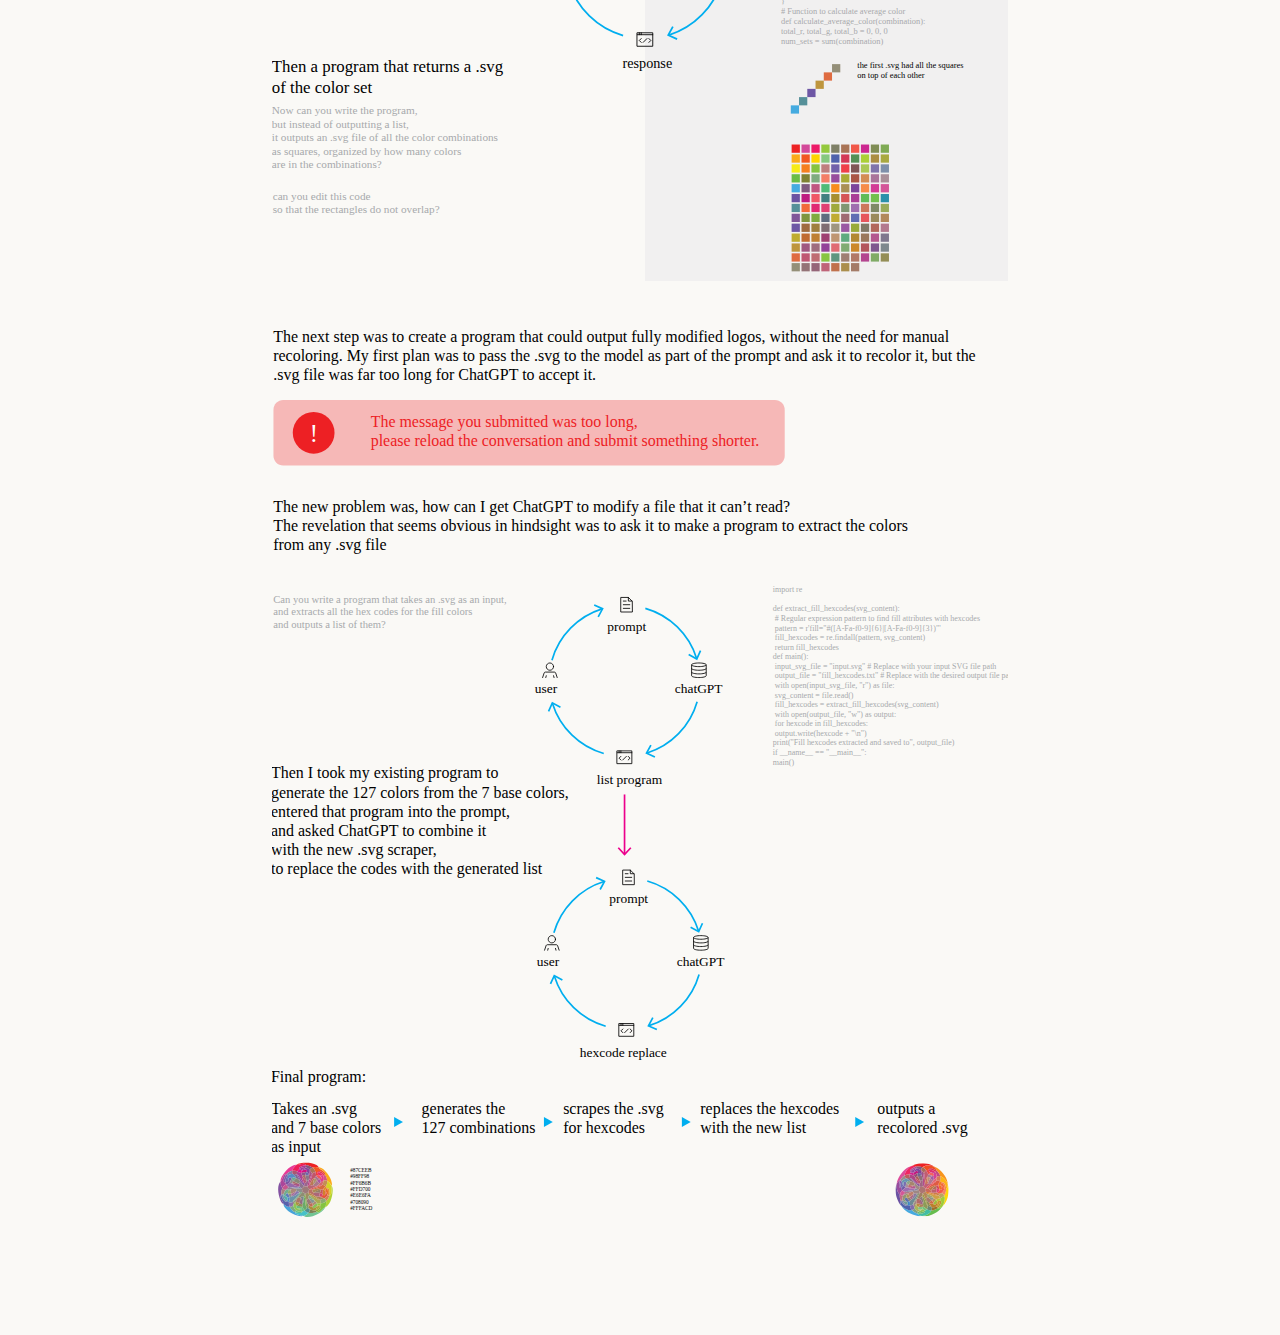
==== commit 150433e6: "filled out details sections and filled in copy on index page" ====
--- a/ai-logo.html
+++ b/ai-logo.html
@@ -28,63 +28,35 @@
     <main class="details">
         
         <section>
-            <a href="https://staging.dubberly.com/jake/230822-Programming_with_ChatGPT/programming%20with%20chatGPT.pdf"> Check out the full presentation here.</a>
-
-            <h2>My first experience leveraging AI to do design work.</h2>
-            <p>
-                At Dubberly Design I was working with a client called DrumWave, a brazilian data company. Their logo was a seven set venn diagram, with each set assigned a color, and each section was the average color of the overlapping sets. 
-            </p>
-            <img src="images/drumwave_logo.svg">
-            <p>
-                This results in 128 colors in the logo.
-
-            </p>
-            <p>
-                Originally the seven colors were mathematically calculated to evenly split the color wheel, but this resulted in them being not quite optically balanced.
-            </p>
+            
 
             <p>
-                So I was tasked with redrawing the logo with a  new set of optically balanced seven colors. To calculate the resulting averages by hand would have taken hours, and would need to be done for every iteration.
+                The logo is a seven set Venn diagram, where the outer sets originally  were 7  colors evenly spaced around the color wheel. However, the colors were not optically balanced, there were two greens that were very close to each other. Recoloring the logo was not trivial, as the other 121 overlaps are the average color of the overlapping sets, meaning any shift in the outer colors requires all inner sections to be recolored. I created a program to replace all the colors in an svg of the logo based on any seven colors.
             </p>
-            <p>
-                I knew this could be automated, so I turned to the then new chatGPT to figure out how. 
-            </p>
-            <p>
-                At first I had it create a python program to take in a set of seven hexcodes, and return the 128 average hex codes.
-
-            </p>
-            <img src="images/thread1.png">
-
-            <p>
-                Then I had it return an svg of the 128 color palettes, so one could use the eyedropper tool to recolor the logo.
-            </p>
-            <img src="images/color_palette.svg">
-            <p>
-                Finally I had it create a program that takes as an input 7 colors, calculates the 128 colors, and recolors a given svg file provided to it. This way I had fully automated the process of creating logo variations.
-
-            </p>
-            <img src="images/automated.png">
-            <p>
-                This was the first time I had used an LLM for something useful in the design process, and was a revelation for me and for the other designers at Dubberly Design.
-
-            </p>
+            <br>
+            <a href="https://staging.dubberly.com/jake/230822-Programming_with_ChatGPT/programming%20with%20chatGPT.pdf" >
+                <button class="button-24" role="button">Check out the full presentation</button>
+            </a>
+            <br>
+            <br>
+            <br>
             <img src="images/ai_logo_shift.svg">
-            <div class = "row">
-                <div class = "column">
-                    <p>
-                        What appears to be a simple change is made laborious by the many inner sets that must be recolored:                    </p>
-                </div>
-                <div class = "column">
-                    </div>
-            </div>
+            
+                    <p style="color: #aaa;">
+                        What appears to be a simple change is made laborious by the many inner sets that must be recolored.
+                                      </p>
+               
+               
+             <br>   
+            <br>
+            <br>
             <img src="images/drumwave_logo2.svg">
-            <div class = "row">
-                <div class = "column">
-                    <p>
-                        After the several iterations of the program, creating new versions of the logo became trivial:                </div>
-                <div class = "column">
-                    </div>
-            </div>
+           
+                      <p style="color: #aaa;"> After the several iterations of the program, creating new versions of the logo became trivial.            
+                    </p>
+                    <br>
+                    <br>
+                    <br>
             <div class = "row">
                 <div class = "column">
                     <p>
@@ -100,87 +72,12 @@
     </section>
     <section class="table" >
         <img src="images/ai_logo_table1.svg" >
+        <br>
+        <br>
         <img src="images/ai_logo_table2.svg" >
        </section>
-   <section id="two-column">
-    <hr>
-              <div class="row">
-                <div class="column left ">
-                    <h3>First I made sure it understood the problem:</h3>
-                    <small>I am making a picture of a seven set venn diagram.
-                        Every section overlaps every other section in all possible combinations,
-                        resulting in 128 individual sections. 
-                        If each of the seven sets is a specific color (hex value), 
-                        and every section is the average color of the sets that overlap in it, 
-                        how can I calculate the colors for all 128 sections?
-                        <br>
-                        <br>
-                        <br>
-                        <br>
-                    </small>
-                 
-                </div>
-                <div class="column right gray">
-                    
-                    </div>
-              </div>
-              <div class="row">
-                <div class="column left">
-                    <h3>Then I asked it to make a program:</h3>
-                   <small>can you write a program that does this?</small> 
-                </div>
-                <div class="column right mid gray">
-                    <section>
-                    <h3>Program response output:</h3>
-                    <small >from itertools import combinations<br>
-                        # Hex color values for each set<br>
-                        <br>
-                        colors = {<br>
-                         'C1': '#FF0000',<br>
-                         'C2': '#00FF00',<br>
-                         'C3': '#0000FF',<br>
-                         'C4': '#FFFF00',<br>
-                         'C5': '#FF00FF',<br>
-                         'C6': '#00FFFF',<br>
-                         'C7': '#FFFFFF'<br>
-                        }<br>
-                        <br>
-                        # Function to calculate average color<br>
-                        def calculate_average_color(combination):<br>
-                        total_r, total_g, total_b = 0, 0, 0<br>
-                        num_sets = sum(combination)<br>
-                    </small>
-                </section>
-                    </div>
-                    
-              </div>
-
-              <div class="row">
-                <div class="column left">
-                    <h3>Then a program that returns a .svg <br>
-                        of the color set:</h3>
-                   <small>can you edit this code
-                    so that the rectangles do not overlap?Now can you write the program,
-                    but instead of outputting a list,
-                    it outputs an .svg file of all the color combinations
-                    as squares, organized by how many colors
-                    are in the combinations?</small> 
-                </div>
-                <div class="column right gray" >
-                    <section>
-                    <h3>Program response output:</h3>
-                    <img src="images/color_grid.svg" alt="color grid" width="50%" >
-                    <small>
-                    </small>
-                </section>
-                    </div>
-                    
-              </div>
-   </section>
-  
-   <section class="table">
-    <img src="images/ai_logo_table1.svg">
-   </section>
+   
+       
     </main>
 
     
--- a/styles.css
+++ b/styles.css
@@ -8,7 +8,7 @@
 /* Body Styles */
 body {
     background-color: #FAF9F6;
-    font-family: 'Nunito', Arial, sans-serif;
+    font-family:  'Nunito',Arial, sans-serif;
     line-height: 1.3;
     margin: 0;
     padding: 0;
@@ -60,7 +60,7 @@
 }
 /* Header Styles */
 header {
-    width:50%;
+    width:80%;
     
     color: #333;
     padding: 1rem;
@@ -72,24 +72,12 @@
     margin-right: auto;
 
 }
-p{
-    font-size:2rem;
-    margin-bottom: 2rem;
-    font-size: .8rem;
-}
+
 l{
     font-size:0.5rem;
 }
-small {
-     display: inline-block;
-font-style: italic;
-line-height: 1.2 !important;
-}
-#hero p {
-   font-size:1.5rem;
-   line-height: 2rem;
-
-}
+
+
 nav ul {
     list-style: none;
     padding: 0;
@@ -138,16 +126,7 @@
     margin-right: auto;
     width: 80%;
 }
-#hero {
-
-   color:#333;
-    
-    align-items: flex-start;
-    justify-content: space-between;
-    gap: 1rem;
-    border-bottom: 0.5px solid #bbb;
-    padding-bottom: 0;
-}
+
 
 #case-link{
     border-radius: 20px;
@@ -157,9 +136,7 @@
     text-decoration: none;
     color: none;
 }
-#case-link:hover{
-    background-color: rgb(238, 236, 236);
-}
+
 /* Footer Styles */
 footer {
     background: #333;
@@ -202,23 +179,23 @@
     
 }
 
+#hero {
+   
+    display: flex;
+    flex-direction: column-reverse;
+    color: #333;
+    align-items: flex-start;
+    gap: 1rem;
+    border-bottom: 0.5px solid #bbb;
+    padding-bottom: 0;
+}
+
 @media only screen and (min-width: 800px) {
-    #hero{
-        display: flex;
-    }
-    
-}
-
-.bi  {
-    display: inline-block;
-    padding: 10px;
-    
-    border: none;
-    border-radius: 24px;
-    cursor: pointer;
-    text-decoration: none;
-    color: black;
-    font-size: 16px;
+    #hero {
+        flex-direction: row;
+        align-items: flex-start;
+        justify-content: space-between;
+    }
 }
 
 .about img{
@@ -228,8 +205,25 @@
     margin-right: auto;
     margin-bottom: 2rem;
 }
+
+.bi {
+    text-decoration: none;
+    color: black;
+    font-size: 16px;
+}
+
 .bi:hover {
-    background-color: #e0e0e0;
+    text-decoration: underline;
+    background-color: transparent;
+}
+
+.bullet {
+    margin: 0 0.5rem;
+    color: black;
+}
+
+.contactInfo {
+    margin-bottom: 1em;
 }
 
 .row {
@@ -245,7 +239,13 @@
   .slime img {
     margin-bottom: 1rem;
   }
-
+.progress img{
+    margin-bottom: .5rem;
+}
+
+.progress p{
+    margin-bottom: 3rem;
+}
   .column {
     flex: 1;
     
@@ -307,8 +307,9 @@
 
 .project h2{
     text-align: left;
-   
+   font-size: 2.5rem;
     width: 100%;
+    color: #333;
 }
 .project-content {
     text-align: left;
@@ -318,38 +319,51 @@
     margin-top: 2rem;
 }
 .project:hover {
-    transform: translateY(-5px);
-    box-shadow: 0 16px 30px rgba(0, 0, 0, 0.05);
+   
+   /* box-shadow: 0 16px 30px rgba(0, 0, 0, 0.05);*/
+    
+   
 }
 
 .project-text {
     flex: 1;
     display: flex;
     flex-direction: column;
+    padding-right:4rem;
     
    
 }
 
 .project-text h2 {
     margin: 0;
-    font-size: 1.5rem;
+    font-size: 2.5rem;
     color: #333;
 }
 p{
     font-size:1rem;
 }
+#hero .project-text p,
 .project-text p {
-    
-    font-size: .8rem;
+    margin-bottom:1rem;
+    font-size: 1rem;
     color: #555;
 }
 
+.small {
+    display: inline-block;
+font-weight: light;
+line-height: 1.2 !important;
+font-size: .7rem;
+color:#949494
+}
+
 .project-image {
     
     flex: 1;
     display: flex;
     align-items: flex-start;
-    justify-content: center;
+    justify-content: left;
+    max-height: 32rem;
    
 
 padding-right: 2rem;
@@ -358,6 +372,11 @@
    
 }
 
+.project-image img{
+    
+  max-height: 100%;
+  display: block;
+}
 .ui-pictures{
     
    
@@ -370,8 +389,10 @@
 }
 
 em{
-font-weight: bold;
+font-weight: light;
 font-style:normal;
+color: #949494;
+font-size: .7rem;
 }
 
 picture_with_caption img{
@@ -382,10 +403,7 @@
 
 
 
-section p {
-   
-    
-}
+
 
 #title p{
     margin-bottom:0pt;
@@ -395,6 +413,11 @@
     list-style-type: none;
 }
 
+header h1{
+    font-family: futura;
+    color: #ee3062;
+    font-style: condenced;
+}
 @media (max-width: 768px) {
     .project-content {
         flex-direction: column;
@@ -426,3 +449,46 @@
     }
 }
 
+
+
+
+/* CSS */
+.button-24 {
+ 
+  border: 1px solid #555;
+ background-color: #FAF9F6;
+  
+  border-radius: 10px;
+  box-shadow: rgba(0, 0, 0, 0.1) 1px 2px 4px;
+  /*box-sizing: border-box;*/
+  color: #555;
+  cursor: pointer;
+  display: inline-block;
+  font-family: nunito,roboto,proxima-nova,"proxima nova",sans-serif;
+  font-size: 16px;
+  font-weight: 800;
+  line-height: 16px;
+  min-height: 40px;
+  outline: 0;
+  padding: 1rem 2rem;
+  text-align: center;
+  text-rendering: geometricprecision;
+  text-transform: none;
+  user-select: none;
+  -webkit-user-select: none;
+  touch-action: manipulation;
+  vertical-align: middle;
+  margin-bottom:1rem;
+}
+
+.button-24:hover,
+.button-24:active {
+  background-color: #555;
+  background-position: 0 0;
+  color: #FAF9F6;
+  ;
+}
+
+.button-24:active {
+  opacity: .5;
+}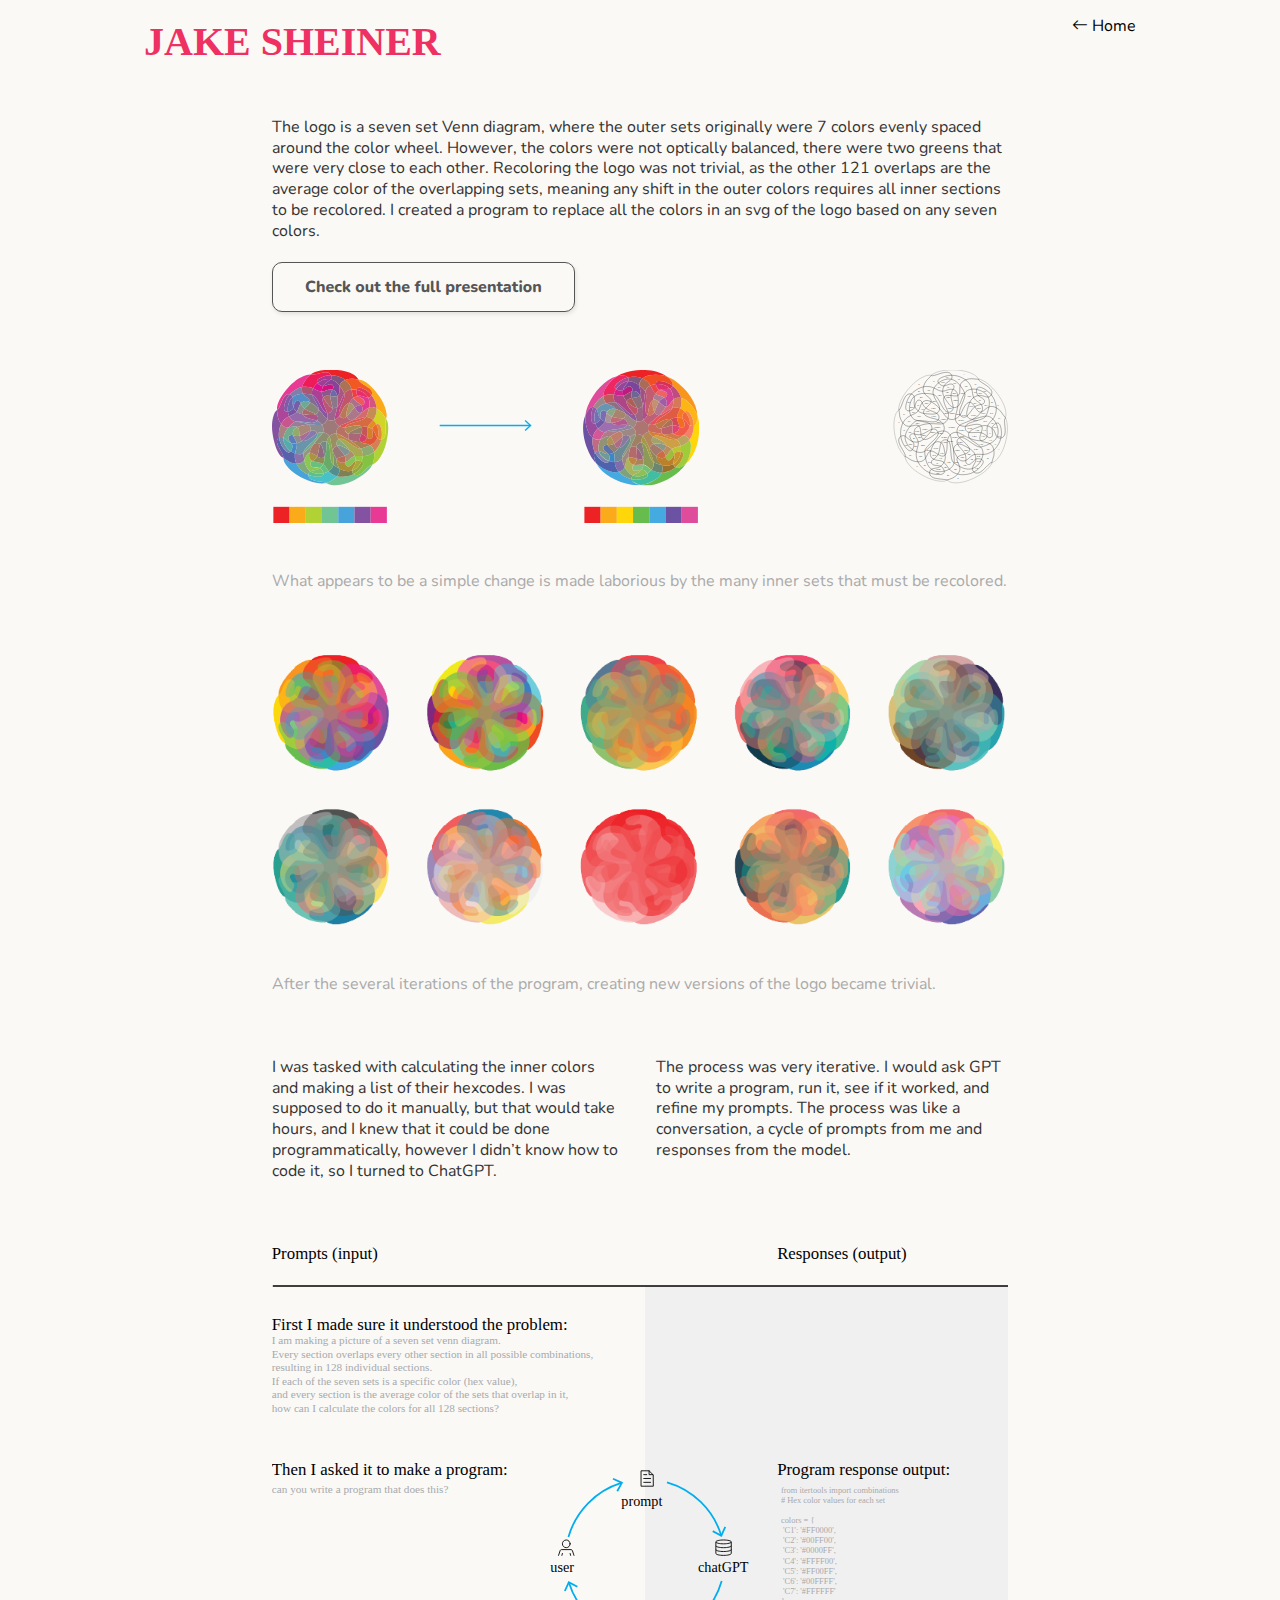
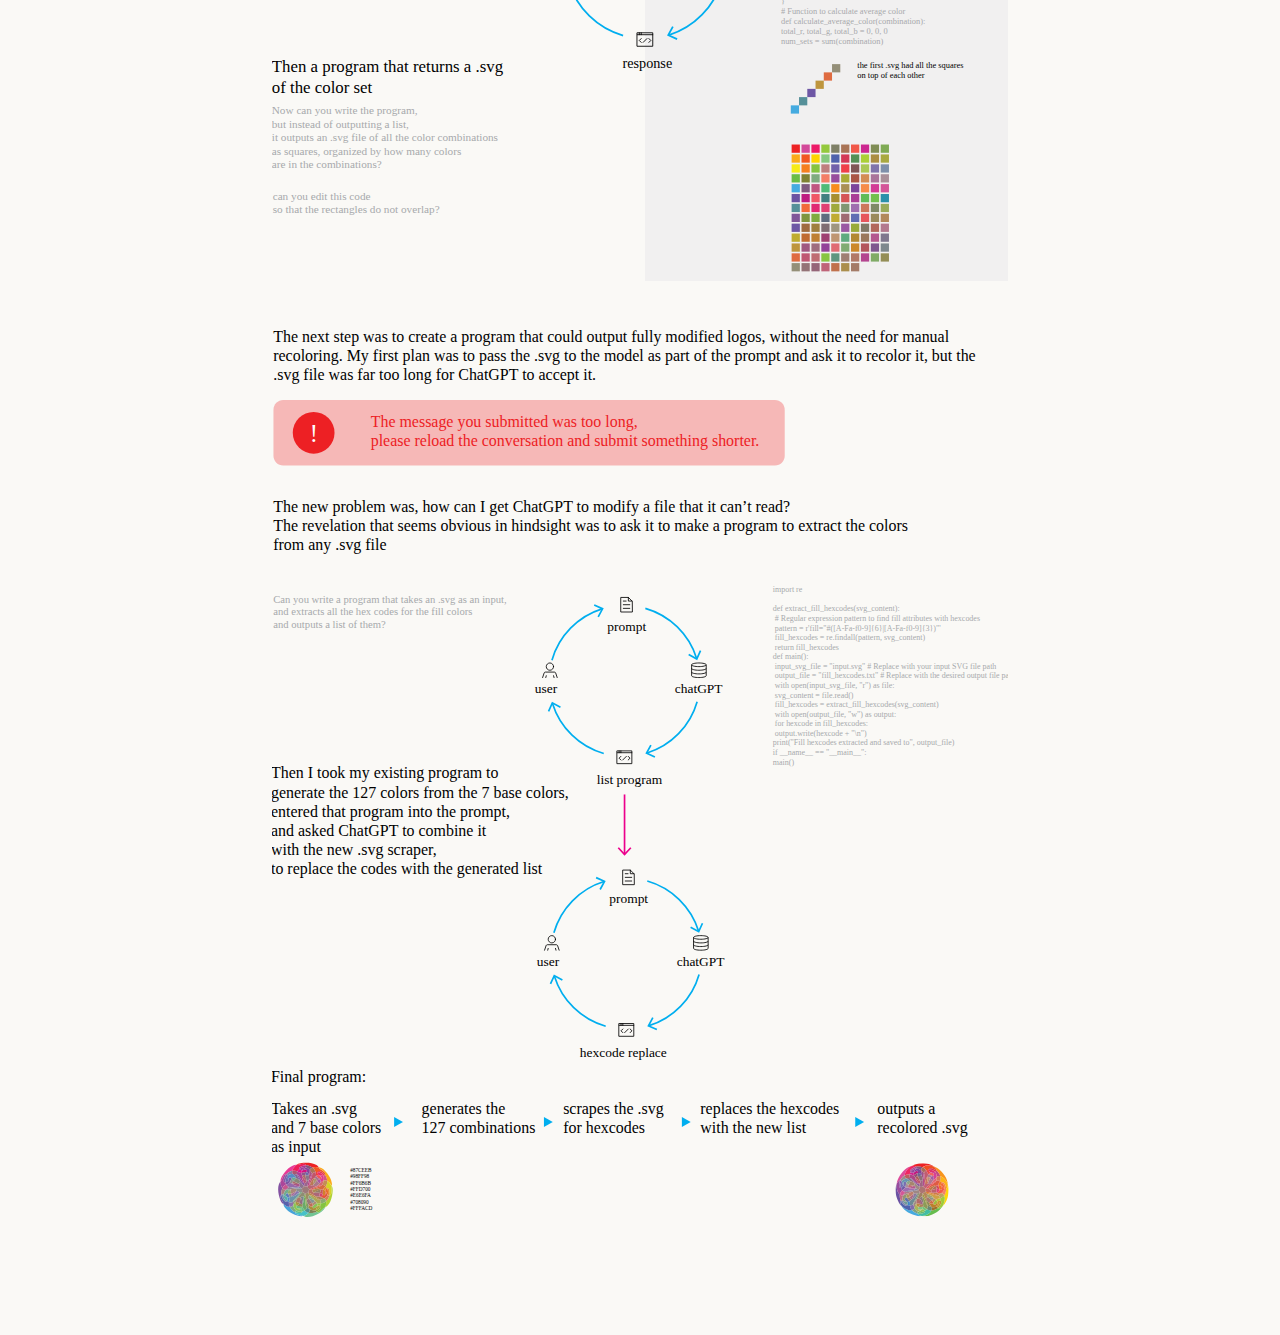
==== commit 65a30562: "art section ui update" ====
--- a/ai-logo.html
+++ b/ai-logo.html
@@ -15,7 +15,7 @@
 <body>
     <header>
         <div class="header-container">
-            <h1>Jake Sheiner</h1>
+            <h1>JAKE SHEINER</h1>
             <nav>
                 <ul>
                     <a href="index.html" class="bi bi-arrow-left"> Home</a>
--- a/styles.css
+++ b/styles.css
@@ -184,12 +184,15 @@
     display: flex;
     flex-direction: column-reverse;
     color: #333;
-    align-items: flex-start;
+    align-items: flex-end;
     gap: 1rem;
     border-bottom: 0.5px solid #bbb;
     padding-bottom: 0;
 }
-
+#hero img{
+    padding:4rem;
+    padding-top:0;
+}
 @media only screen and (min-width: 800px) {
     #hero {
         flex-direction: row;
@@ -280,6 +283,8 @@
 
 
   .portfolio {
+    border-bottom: 0.5px solid #bbb;
+
     text-align: center;
     max-width: 1200px;
     margin: 0 auto;
@@ -491,4 +496,28 @@
 
 .button-24:active {
   opacity: .5;
-}+}
+
+.castle-demo{
+display: flex;
+flex-direction: column;
+}
+
+#instructions{
+    display: flex;
+    justify-content: space-between;
+    align-items: center;
+    width: 100%;
+    max-width: 450px;
+
+}
+
+#gridCanvas{
+    margin-bottom: 1rem;
+}
+
+.art{
+   
+    text-align: center;
+    width:70%;
+}
